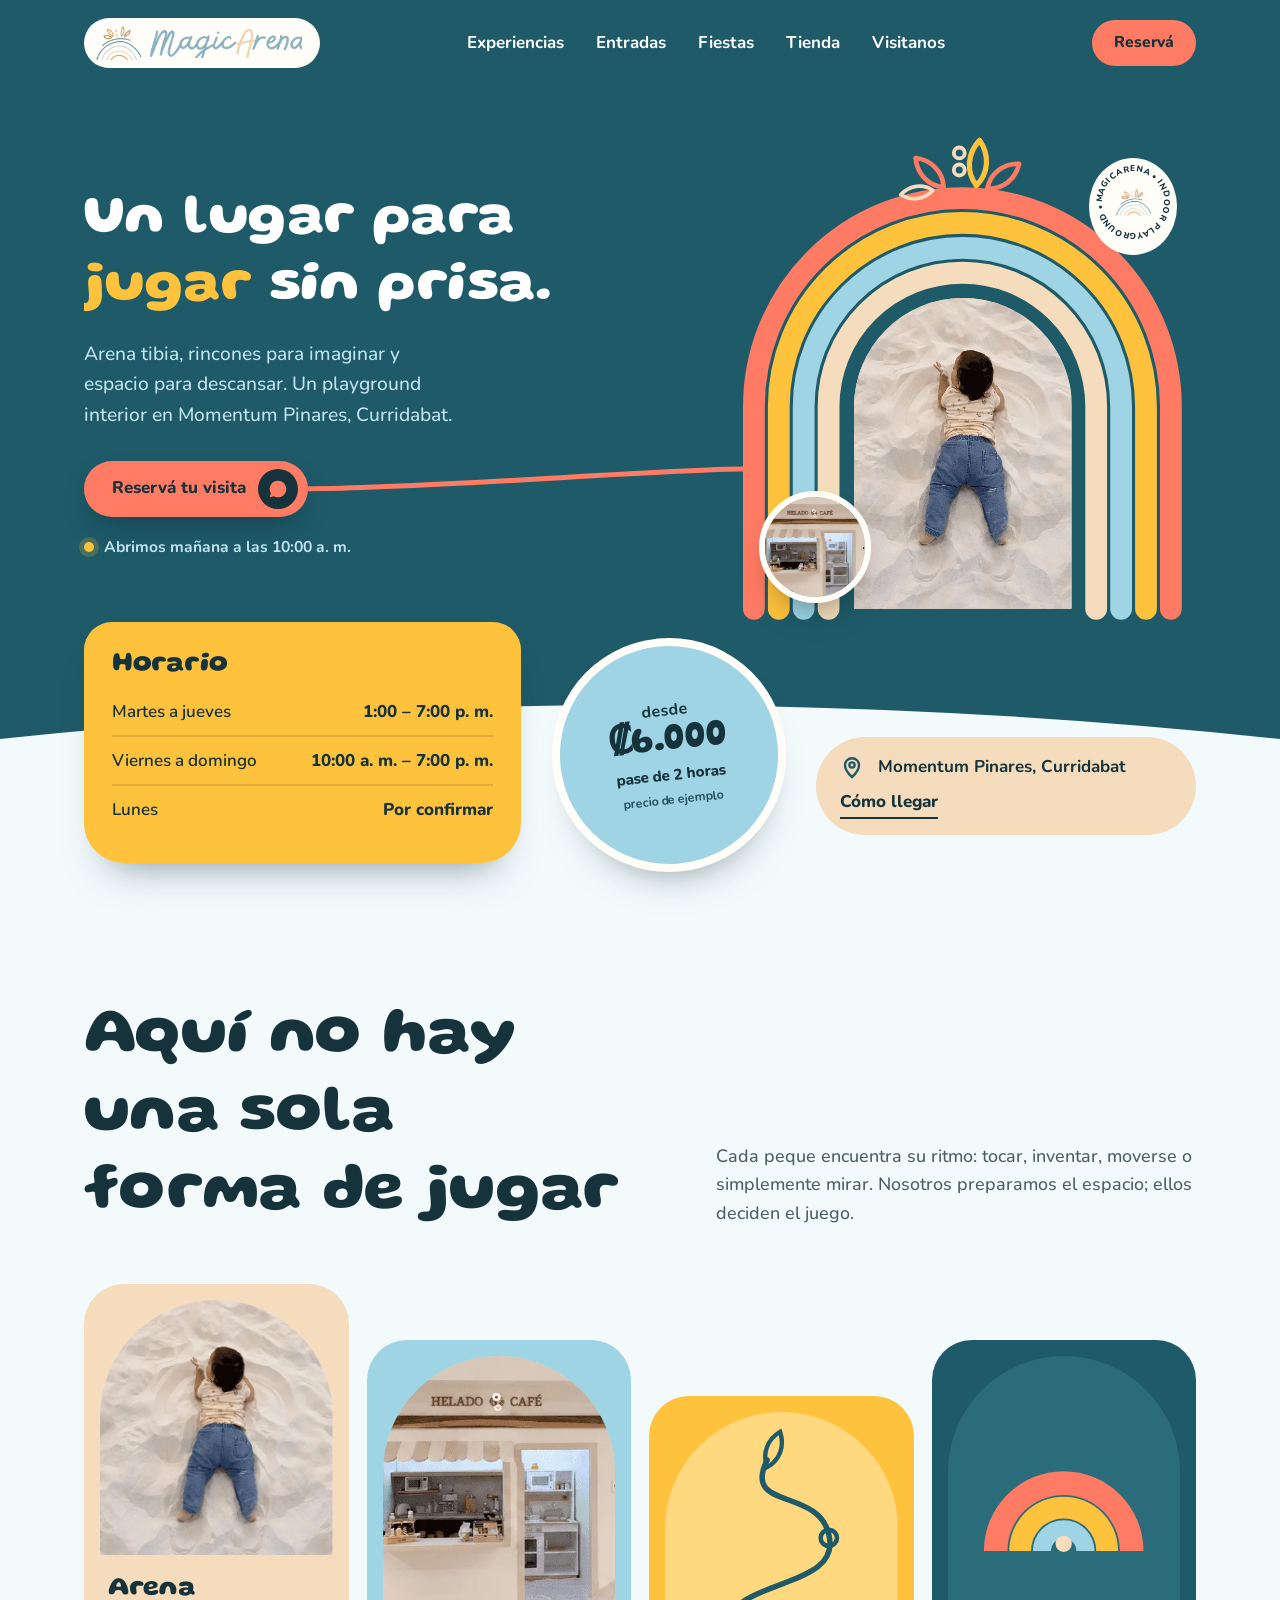
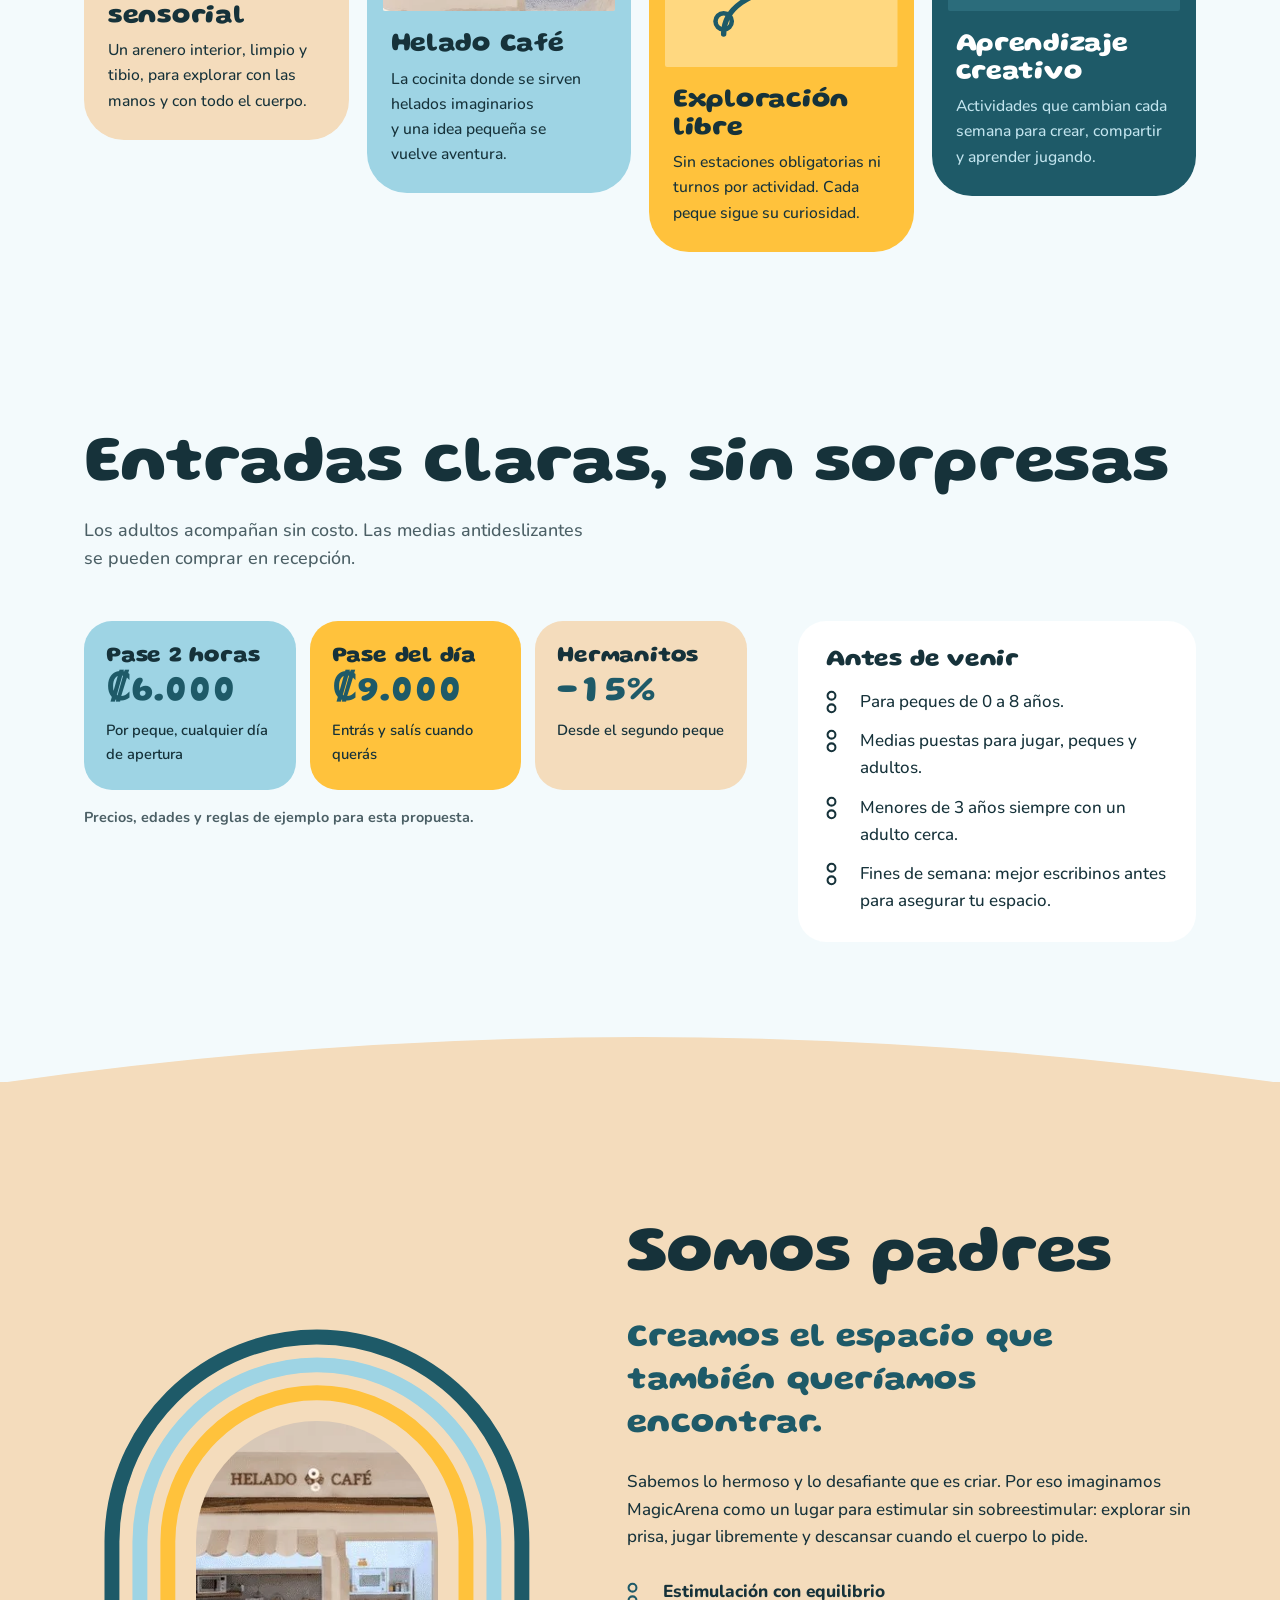
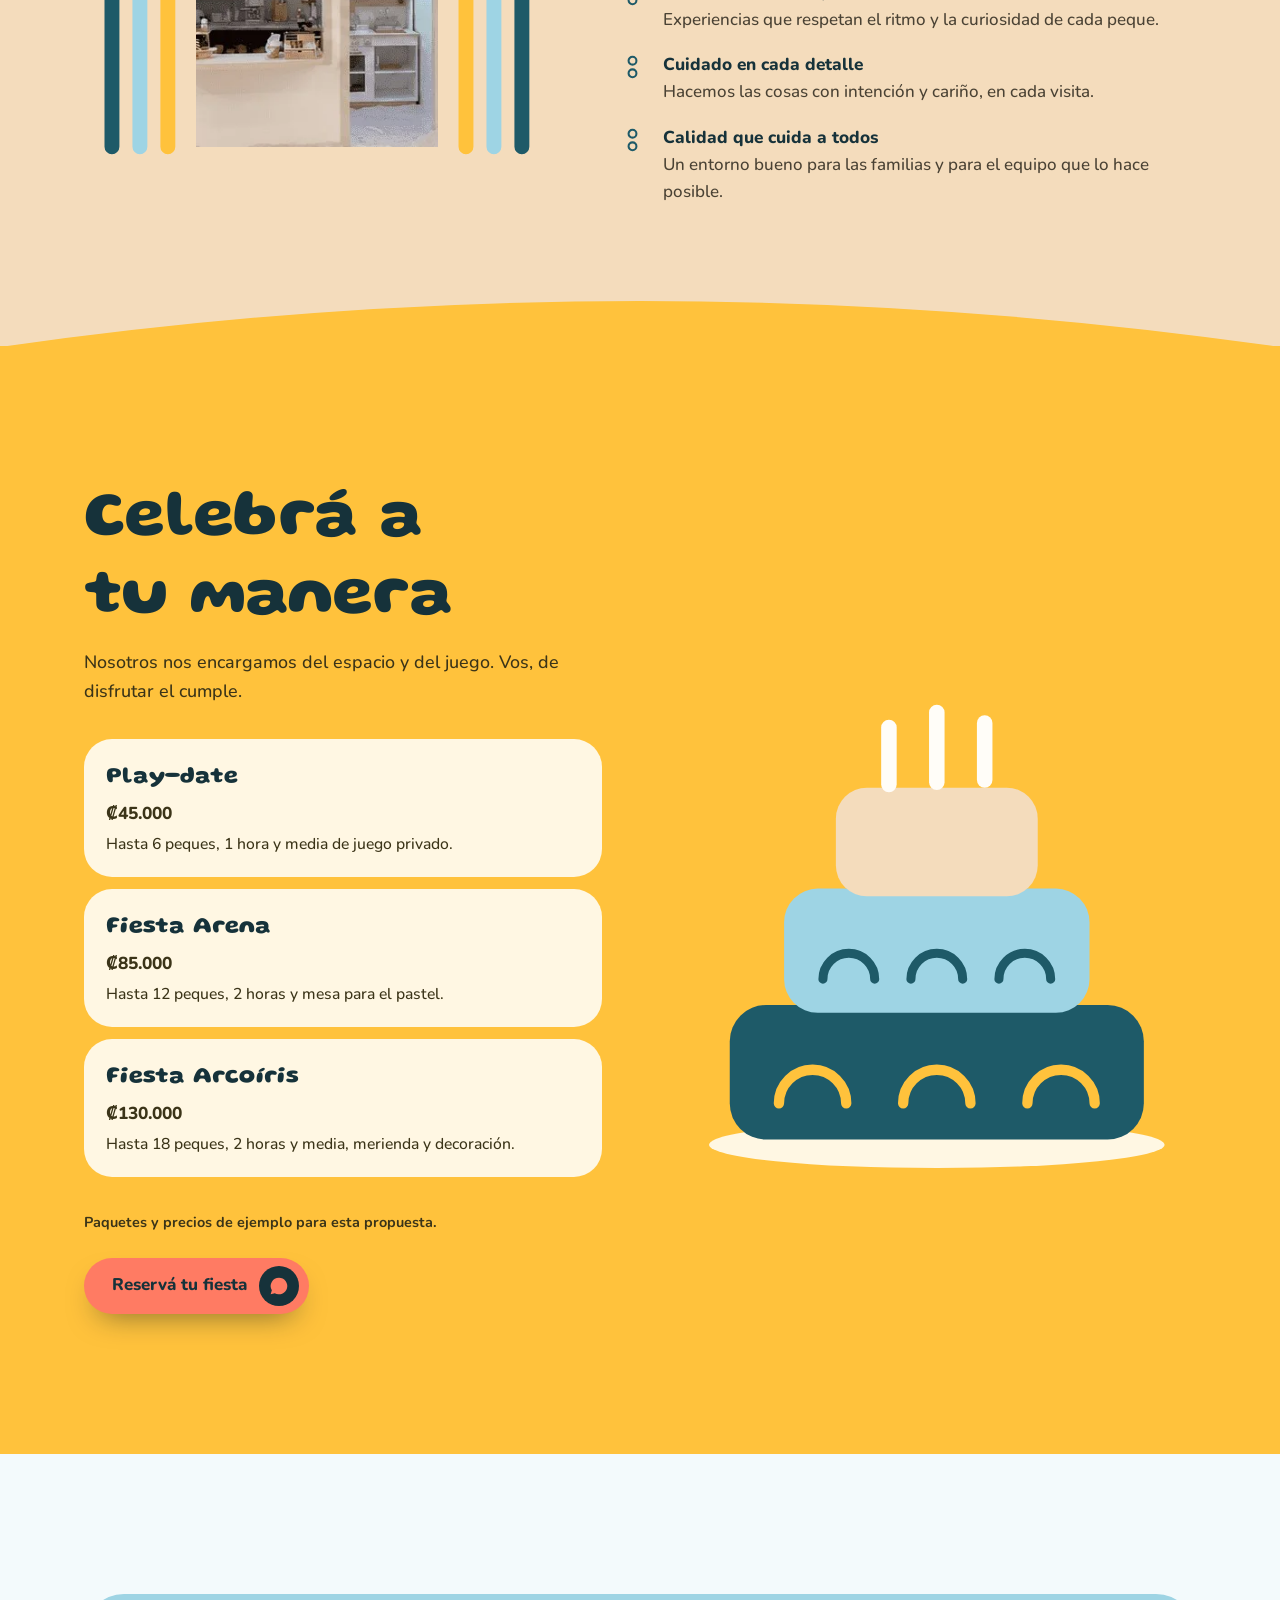
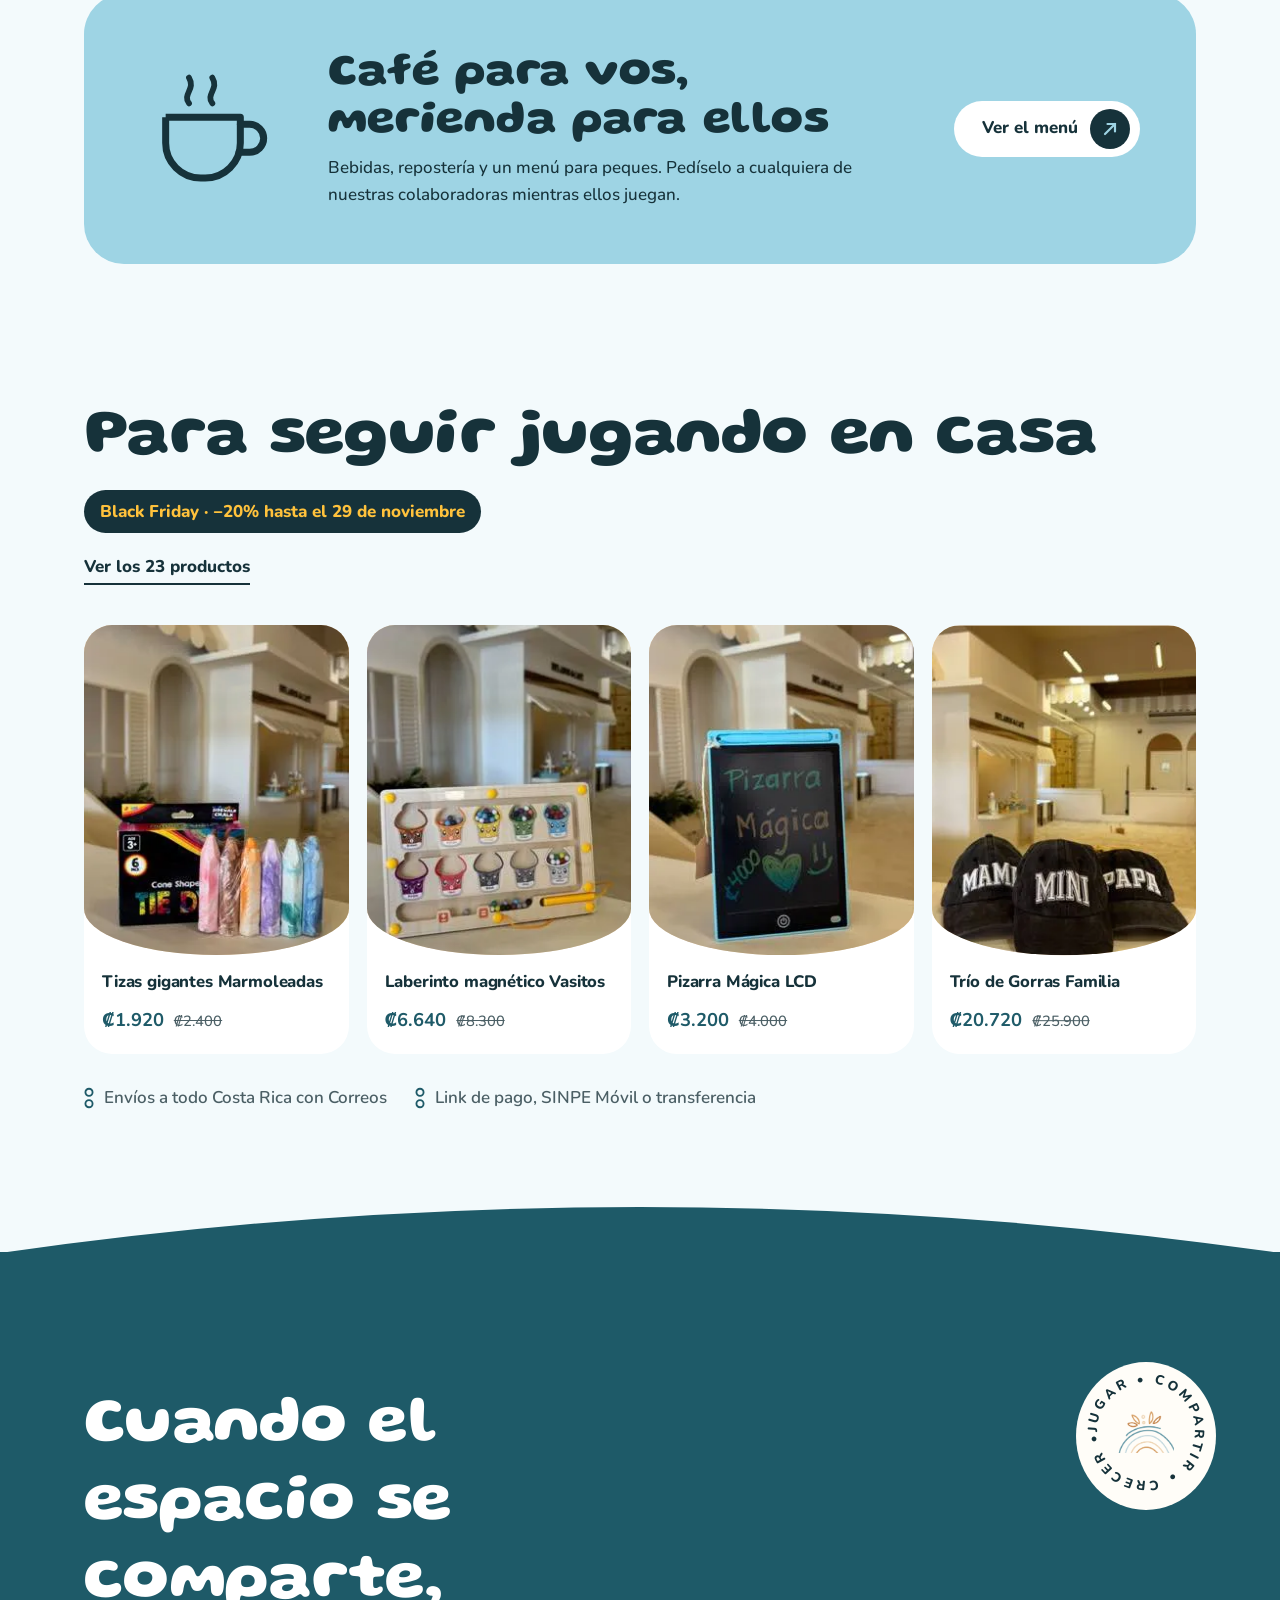
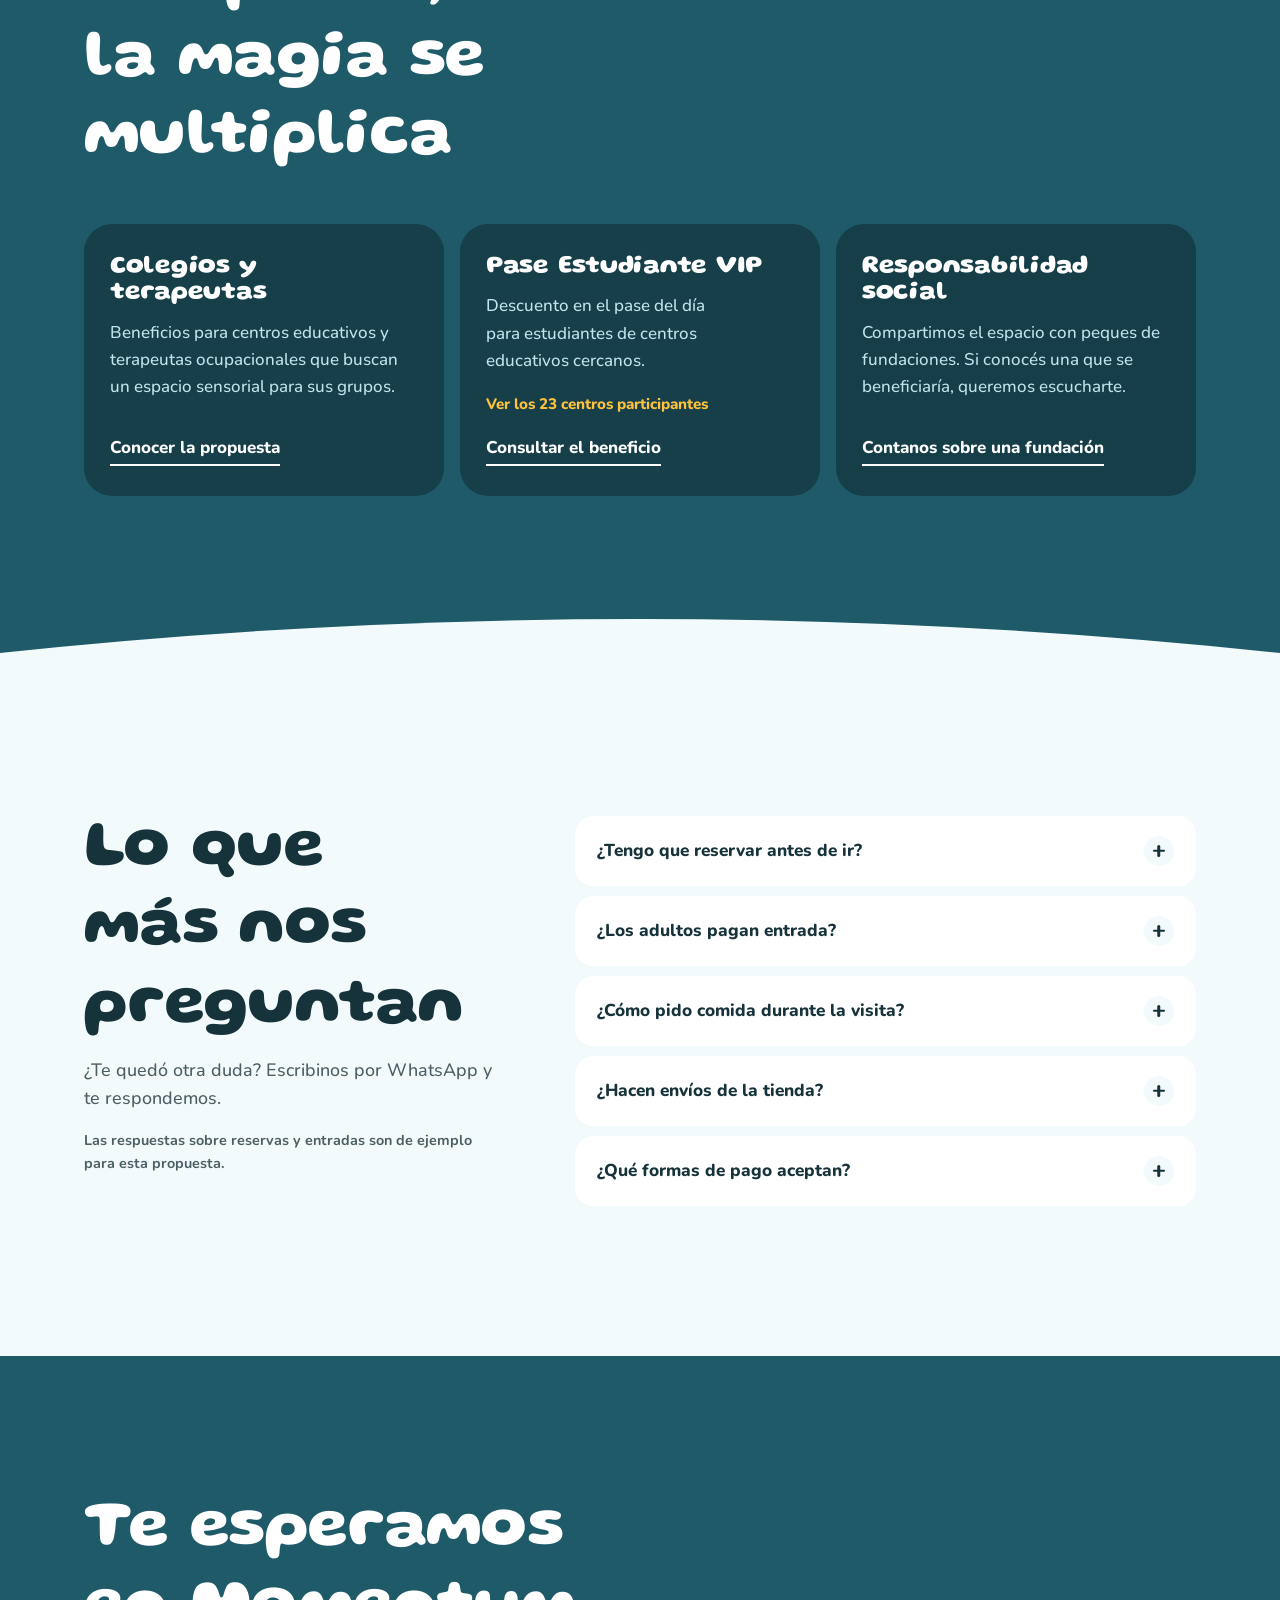
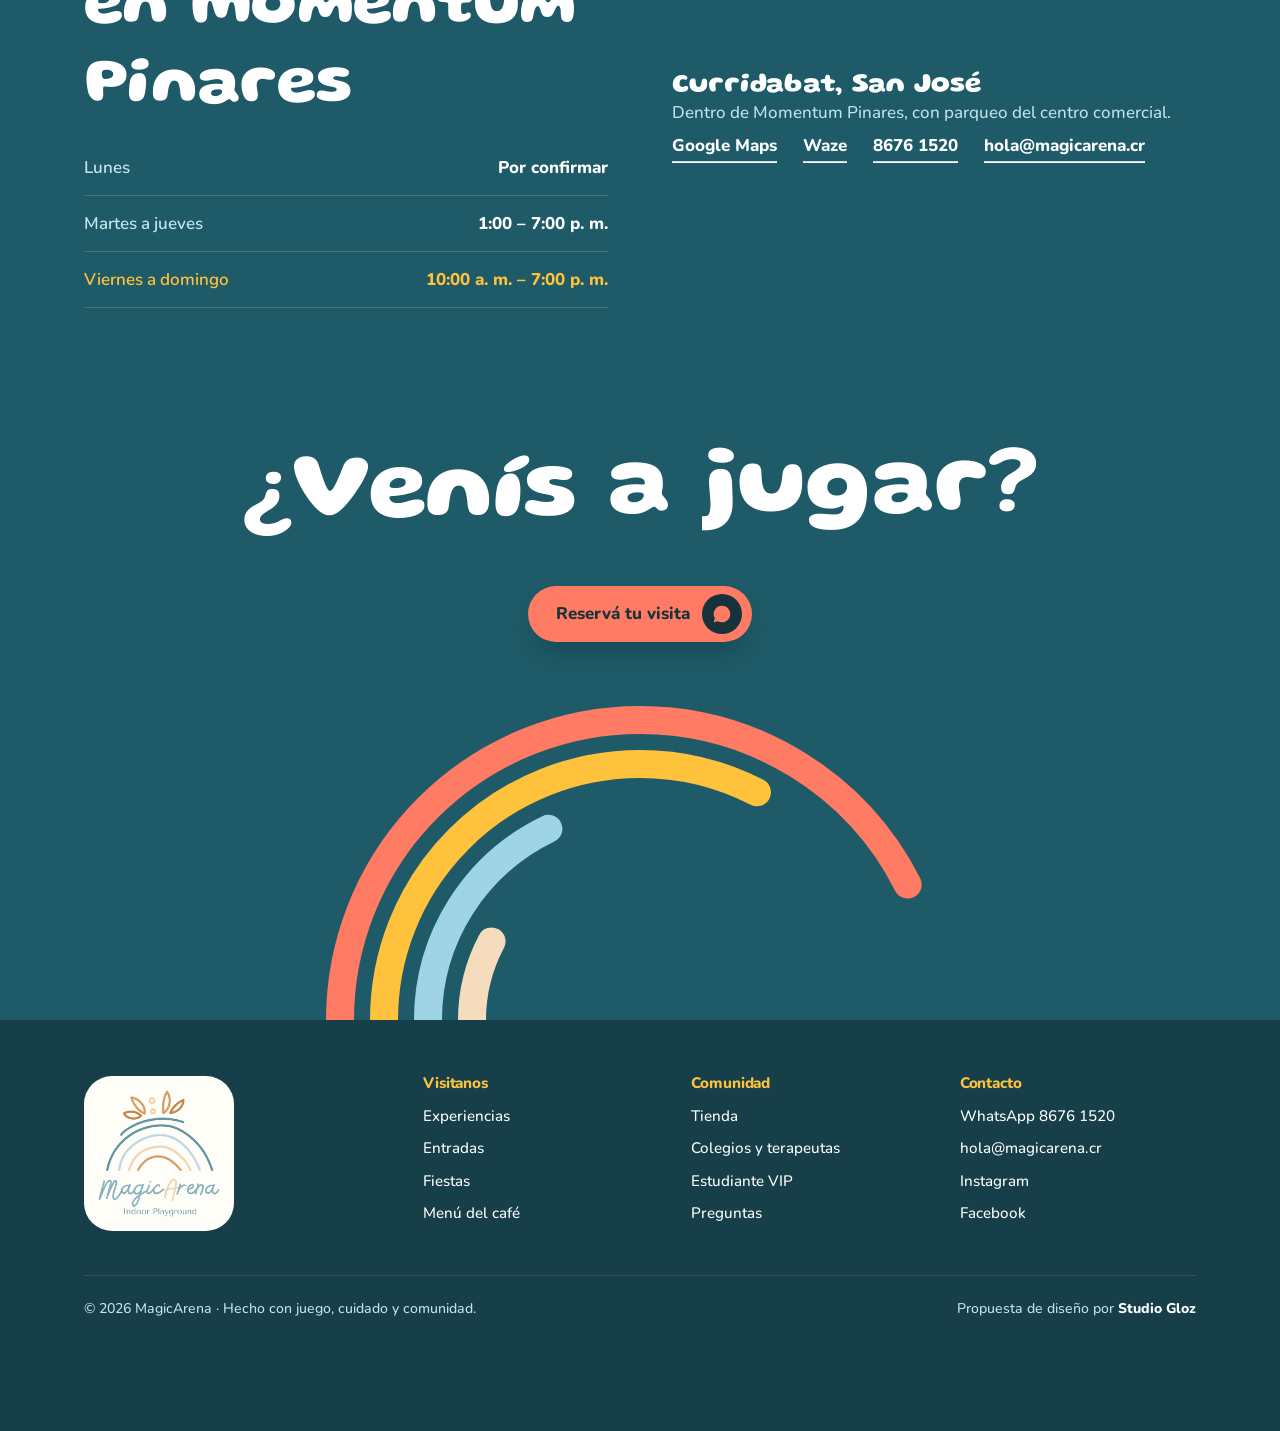
==== propuesta-v2/index.html @ 98e61cd2 "First commit" ====
<!doctype html>
<html lang="es-CR" class="no-js">
<head>
<meta charset="utf-8">
<meta name="viewport" content="width=device-width, initial-scale=1, viewport-fit=cover">
<title>MagicArena · Indoor playground en Momentum Pinares, Curridabat</title>
<meta name="description" content="Playground interior con arena sensorial, juego libre, fiestas infantiles y café para la familia en Momentum Pinares, Curridabat. Reservá tu visita por WhatsApp.">
<meta name="theme-color" content="#1E5A68">
<link rel="canonical" href="https://www.magicarena.cr/">
<meta property="og:type" content="website">
<meta property="og:title" content="MagicArena · Un lugar para jugar sin prisa">
<meta property="og:description" content="Arena sensorial, juego libre y fiestas para peques en Momentum Pinares, Curridabat.">
<meta property="og:image" content="img/og-imagen.jpg">
<meta name="twitter:card" content="summary_large_image">
<link rel="icon" href="img/logo-mark.png">
<link rel="apple-touch-icon" href="img/apple-touch-icon.png">
<link rel="preload" href="fonts/gluten-latin.woff2" as="font" type="font/woff2" crossorigin>
<link rel="preload" href="fonts/nunito-latin.woff2" as="font" type="font/woff2" crossorigin>
<link rel="stylesheet" href="css/estilos.css?v=20261124f">
<script>document.documentElement.className=document.documentElement.className.replace('no-js','js');</script>
<script type="application/ld+json">
{"@context":"https://schema.org","@type":"EntertainmentBusiness","name":"MagicArena Indoor Playground","url":"https://www.magicarena.cr/","telephone":"+506 8676 1520","email":"hola@magicarena.cr",
"address":{"@type":"PostalAddress","streetAddress":"Momentum Pinares","addressLocality":"Curridabat","addressRegion":"San José","addressCountry":"CR"},
"sameAs":["https://www.instagram.com/magicarenacr","https://www.facebook.com/profile.php?id=61588417804667"]}
</script>
</head>
<body>
<a class="skip" href="#contenido">Saltar al contenido</a>

<!-- Piezas que se repiten -->
<svg width="0" height="0" style="position:absolute" aria-hidden="true" focusable="false">
  <defs>
    <symbol id="anillos" viewBox="0 0 14 30"><circle cx="7" cy="7" r="5" fill="none" stroke="currentColor" stroke-width="2.6"/><circle cx="7" cy="23" r="5" fill="none" stroke="currentColor" stroke-width="2.6"/></symbol>
    <symbol id="wa" viewBox="0 0 24 24"><path fill="currentColor" d="M12 2a10 10 0 0 0-8.6 15.1L2 22l5-1.3A10 10 0 1 0 12 2Zm4.5 12.1c-.2-.1-1.5-.7-1.7-.8-.2-.1-.4-.1-.6.1l-.8 1c-.1.2-.3.2-.5.1a6.7 6.7 0 0 1-3.3-2.9c-.3-.4.2-.4.7-1.3.1-.2 0-.3 0-.4l-.8-1.8c-.2-.5-.4-.4-.6-.4h-.5a1 1 0 0 0-.7.3 3 3 0 0 0-.9 2.2 5.2 5.2 0 0 0 1.1 2.7 11.8 11.8 0 0 0 4.5 4c1.7.7 2.3.8 3.2.6.5-.1 1.5-.6 1.7-1.2.2-.6.2-1.1.2-1.2-.1-.1-.3-.2-.5-.3Z"/></symbol>
    <path id="hojaD" d="M0,0 C-13,-15 -13,-36 0,-52 C13,-36 13,-15 0,0Z"/>
  </defs>
</svg>

<!-- Menú del celular -->
<div class="panel" id="panel" data-lenis-prevent aria-hidden="true">
  <svg class="panel__arcos" viewBox="0 0 300 150" aria-hidden="true" focusable="false">
    <path class="banda" stroke="#FF7B63" stroke-width="18" d="M12,150 A138,138 0 0 1 288,150"/>
    <path class="banda" stroke="#FFC23C" stroke-width="18" d="M36,150 A114,114 0 0 1 264,150"/>
    <path class="banda" stroke="#9ED4E4" stroke-width="18" d="M60,150 A90,90 0 0 1 240,150"/>
    <path class="banda" stroke="#F4DCBC" stroke-width="18" d="M84,150 A66,66 0 0 1 216,150"/>
  </svg>
  <ul>
    <li><a href="#experiencias">Experiencias</a></li>
    <li><a href="#tarifas">Entradas</a></li>
    <li><a href="#fiestas">Fiestas</a></li>
    <li><a href="#tienda">Tienda</a></li>
    <li><a href="#visitanos">Visitanos</a></li>
  </ul>
  <a class="btn" href="https://wa.me/50686761520?text=Hola%20MagicArena%2C%20quiero%20reservar%20una%20visita.%20(men%C3%BA)" target="_blank" rel="noopener" style="align-self:flex-start">Reservá tu visita<span class="btn__ico" aria-hidden="true"><svg><use href="#wa"/></svg></span></a>
</div>

<main id="contenido">

<!-- ===== INICIO Portada ===== -->
<section class="portada" data-portada aria-labelledby="titulo">
  <nav class="nav" aria-label="Principal" data-in>
    <a class="nav__logo" href="#contenido" aria-label="MagicArena, inicio">
      <img class="m" src="img/logo-mark.webp" alt="" width="304" height="229">
      <img class="w" src="img/logo-word.webp" alt="MagicArena" width="429" height="84">
    </a>
    <ul class="nav__links">
      <li><a href="#experiencias">Experiencias</a></li>
      <li><a href="#tarifas">Entradas</a></li>
      <li><a href="#fiestas">Fiestas</a></li>
      <li><a href="#tienda">Tienda</a></li>
      <li><a href="#visitanos">Visitanos</a></li>
    </ul>
    <div class="nav__end">
      <a class="btn nav__cta" href="https://wa.me/50686761520?text=Hola%20MagicArena%2C%20quiero%20reservar%20una%20visita.%20(barra%20superior)" target="_blank" rel="noopener">Reservá</a>
      <button class="nav__menu" type="button" aria-label="Abrir menú" aria-expanded="false" aria-controls="panel"><span></span></button>
    </div>
  </nav>

  <svg class="camino" aria-hidden="true" focusable="false"><path/></svg>

  <div class="portada__grid">
    <div class="portada__texto">
      <h1 id="titulo">
        <span class="linea"><span class="linea__in">Un lugar para</span></span>
        <span class="linea"><span class="linea__in"><em>jugar</em> sin prisa.</span></span>
      </h1>
      <p class="portada__lede" data-in>Arena tibia, rincones para imaginar y espacio para descansar. Un playground interior en Momentum Pinares, Curridabat.</p>
      <div class="portada__acciones">
        <a class="btn" data-in data-camino-hasta href="https://wa.me/50686761520?text=Hola%20MagicArena%2C%20quiero%20reservar%20una%20visita.%20(portada)" target="_blank" rel="noopener">
          Reservá tu visita<span class="btn__ico" aria-hidden="true"><svg><use href="#wa"/></svg></span>
        </a>
        <p class="estado" data-in aria-live="polite"><i aria-hidden="true"></i><span data-estado>Martes a domingo</span></p>
      </div>
    </div>

    <div class="arte" data-arte>
      <svg class="arte__svg" viewBox="0 0 600 600" aria-hidden="true" focusable="false">
        <path class="banda" stroke="#FF7B63" d="M32,600 L32,340 A268,268 0 0 1 568,340 L568,600"/>
        <path class="banda" stroke="#FFC23C" d="M64,600 L64,340 A236,236 0 0 1 536,340 L536,600"/>
        <path class="banda" stroke="#9ED4E4" d="M96,600 L96,340 A204,204 0 0 1 504,340 L504,600"/>
        <path class="banda" stroke="#F4DCBC" d="M128,600 L128,340 A172,172 0 0 1 472,340 L472,600"/>
        <g class="hojas">
          <g transform="translate(262 62) rotate(-98) scale(.8)"><use class="hoja" href="#hojaD" stroke="#F4DCBC"/></g>
          <g transform="translate(276 58) rotate(-44)"><use class="hoja" href="#hojaD" stroke="#FF7B63"/></g>
          <g transform="translate(318 56) rotate(4) scale(1.12)"><use class="hoja" href="#hojaD" stroke="#FFC23C"/></g>
          <g transform="translate(332 60) rotate(52)"><use class="hoja" href="#hojaD" stroke="#FF7B63"/></g>
        </g>
        <g class="anillos">
          <circle class="anillo" stroke="#F4DCBC" cx="296" cy="14" r="7"/>
          <circle class="anillo" stroke="#F4DCBC" cx="296" cy="36" r="7"/>
        </g>
      </svg>
      <div class="arte__foto" data-foto>
        <img src="img/arenero.webp" alt="Una bebé juega boca abajo en el arenero blanco de MagicArena" width="500" height="600" fetchpriority="high">
      </div>
      <div class="arte__insert" data-insert>
        <img src="img/helado-cafe.webp" alt="La cocinita de juego Helado Café" width="340" height="360">
      </div>
      <div class="sello" data-sello aria-hidden="true">
        <svg viewBox="0 0 120 120">
          <defs><path id="circ" d="M60,60 m-42,0 a42,42 0 1,1 84,0 a42,42 0 1,1 -84,0"/></defs>
          <text font-family="Nunito, sans-serif" font-weight="800" font-size="11.5" letter-spacing="1.6" fill="#16323A"><textPath href="#circ" textLength="262" lengthAdjust="spacing">MAGICARENA • INDOOR PLAYGROUND • </textPath></text>
          <image href="img/logo-mark.webp" x="36" y="42" width="48" height="36"/>
        </svg>
      </div>
      <span class="mk mk--lado" data-desde-lado></span>
      <span class="mk mk--arriba" data-desde-arriba></span>
    </div>
  </div>
  <svg class="borde-pie" viewBox="0 0 1440 64" preserveAspectRatio="none" aria-hidden="true"><path d="M0,64 L0,40 Q720,-28 1440,40 L1440,64 Z" fill="#F3FAFC"/></svg>
</section>
<!-- ===== FIN Portada ===== -->

<!-- ===== INICIO Vistazo ===== -->
<section class="vistazo" aria-label="Tu visita en un vistazo">
  <div class="wrap vistazo__grid">
    <article class="horas" data-vista>
      <h2>Horario</h2>
      <dl>
        <div><dt>Martes a jueves</dt><dd>1:00 – 7:00 p.&nbsp;m.</dd></div>
        <div><dt>Viernes a domingo</dt><dd>10:00 a.&nbsp;m. – 7:00 p.&nbsp;m.</dd></div>
        <div><dt>Lunes</dt><dd>Por confirmar</dd></div>
      </dl>
    </article>
    <a class="pegatina" href="#tarifas" data-vista>
      <span class="pegatina__dato">desde<b>₡6.000</b></span>
      <span class="pegatina__txt">pase de 2 horas</span>
      <small>precio de ejemplo</small>
    </a>
    <p class="ubica" data-vista>
      <svg viewBox="0 0 24 24" aria-hidden="true"><path d="M12 22s7-6.3 7-11.8A7 7 0 0 0 5 10.2C5 15.7 12 22 12 22Z" fill="none" stroke="currentColor" stroke-width="2.4"/><circle cx="12" cy="10" r="2.6" fill="none" stroke="currentColor" stroke-width="2.4"/></svg>
      <span>Momentum Pinares, Curridabat</span>
      <a class="enlace" href="https://www.google.com/maps/search/?api=1&amp;query=Momentum+Pinares+Costa+Rica" target="_blank" rel="noopener">Cómo llegar</a>
    </p>
  </div>
</section>
<!-- ===== FIN Vistazo ===== -->

<!-- ===== INICIO Experiencias ===== -->
<section class="experiencias" id="experiencias" aria-labelledby="t-exp">
  <div class="wrap">
    <div class="exp__head">
      <h2 class="h2" id="t-exp" data-split>Aquí no hay una sola forma de jugar</h2>
      <p class="intro" data-reveal>Cada peque encuentra su ritmo: tocar, inventar, moverse o simplemente mirar. Nosotros preparamos el espacio; ellos deciden el juego.</p>
    </div>
    <div class="exp__grid">
      <article class="exp exp--sand" data-rise>
        <div class="exp__ventana" data-ventana><img src="img/arenero.webp" alt="Arenero blanco de juego sensorial" width="500" height="600" loading="lazy"></div>
        <h3>Arena sensorial</h3>
        <p>Un arenero interior, limpio y tibio, para explorar con las manos y con todo el cuerpo.</p>
      </article>
      <article class="exp exp--sky" data-rise>
        <div class="exp__ventana" data-ventana><img src="img/helado-cafe.webp" alt="Cocinita de juego Helado Café" width="340" height="360" loading="lazy"></div>
        <h3>Helado Café</h3>
        <p>La cocinita donde se sirven helados imaginarios y una idea pequeña se vuelve aventura.</p>
      </article>
      <article class="exp exp--sun" data-rise>
        <div class="exp__ventana" data-ventana>
          <svg viewBox="0 0 200 220" aria-hidden="true" focusable="false" data-draw>
            <path d="M36,214 C36,150 168,168 152,104 C140,52 56,78 84,22" fill="none" stroke="#1E5A68" stroke-width="6" stroke-linecap="round"/>
            <circle cx="36" cy="200" r="9" fill="none" stroke="#1E5A68" stroke-width="5"/>
            <circle cx="152" cy="108" r="9" fill="none" stroke="#1E5A68" stroke-width="5"/>
            <g transform="translate(84 30) rotate(20) scale(.8)"><use href="#hojaD" fill="none" stroke="#1E5A68" stroke-width="6"/></g>
          </svg>
        </div>
        <h3>Exploración libre</h3>
        <p>Sin estaciones obligatorias ni turnos por actividad. Cada peque sigue su curiosidad.</p>
      </article>
      <article class="exp exp--teal" data-rise>
        <div class="exp__ventana" data-ventana style="background:#2B6C7B">
          <svg viewBox="0 0 200 170" aria-hidden="true" focusable="false" data-pila>
            <path d="M12,160 A88,88 0 0 1 188,160 L162,160 A62,62 0 0 0 38,160 Z" fill="#FF7B63"/>
            <path d="M40,160 A60,60 0 0 1 160,160 L136,160 A36,36 0 0 0 64,160 Z" fill="#FFC23C"/>
            <path d="M66,160 A34,34 0 0 1 134,160 L114,160 A14,14 0 0 0 86,160 Z" fill="#9ED4E4"/>
            <circle cx="100" cy="152" r="9" fill="#F4DCBC"/>
          </svg>
        </div>
        <h3>Aprendizaje creativo</h3>
        <p>Actividades que cambian cada semana para crear, compartir y aprender jugando.</p>
      </article>
    </div>
  </div>
</section>
<!-- ===== FIN Experiencias ===== -->

<!-- ===== INICIO Tarifas ===== -->
<section class="tarifas" id="tarifas" aria-labelledby="t-tar">
  <div class="wrap">
    <h2 class="h2" id="t-tar" data-split>Entradas claras, sin sorpresas</h2>
    <p class="intro" data-reveal>Los adultos acompañan sin costo. Las medias antideslizantes se pueden comprar en recepción.</p>
    <div class="tarifas__grid">
      <div>
        <div class="pases">
          <article class="pase" style="--c:var(--sky)" data-reveal><h3>Pase 2 horas</h3><p class="precio">₡6.000</p><small>Por peque, cualquier día de apertura</small></article>
          <article class="pase" style="--c:var(--sun)" data-reveal><h3>Pase del día</h3><p class="precio">₡9.000</p><small>Entrás y salís cuando querás</small></article>
          <article class="pase" style="--c:var(--sand)" data-reveal><h3>Hermanitos</h3><p class="precio">−15%</p><small>Desde el segundo peque</small></article>
        </div>
        <p class="nota-ejemplo">Precios, edades y reglas de ejemplo para esta propuesta.</p>
      </div>
      <div class="reglas" data-reveal>
        <h3>Antes de venir</h3>
        <ul>
          <li><svg aria-hidden="true"><use href="#anillos"/></svg><span>Para peques de 0 a 8 años.</span></li>
          <li><svg aria-hidden="true"><use href="#anillos"/></svg><span>Medias puestas para jugar, peques y adultos.</span></li>
          <li><svg aria-hidden="true"><use href="#anillos"/></svg><span>Menores de 3 años siempre con un adulto cerca.</span></li>
          <li><svg aria-hidden="true"><use href="#anillos"/></svg><span>Fines de semana: mejor escribinos antes para asegurar tu espacio.</span></li>
        </ul>
      </div>
    </div>
  </div>
</section>
<!-- ===== FIN Tarifas ===== -->

<!-- ===== INICIO Nosotros ===== -->
<section class="nosotros" id="nosotros" aria-labelledby="t-nos">
  <svg class="borde" viewBox="0 0 1440 64" preserveAspectRatio="none" aria-hidden="true"><path d="M0,64 Q720,-28 1440,64 Z" fill="#F4DCBC"/></svg>
  <div class="wrap nosotros__grid">
    <div class="nosotros__arte">
      <svg viewBox="0 0 500 500" aria-hidden="true" focusable="false" data-draw>
        <path d="M30,500 L30,280 A220,220 0 0 1 470,280 L470,500" fill="none" stroke="#1E5A68" stroke-width="16" stroke-linecap="round"/>
        <path d="M60,500 L60,280 A190,190 0 0 1 440,280 L440,500" fill="none" stroke="#9ED4E4" stroke-width="16" stroke-linecap="round"/>
        <path d="M90,500 L90,280 A160,160 0 0 1 410,280 L410,500" fill="none" stroke="#FFC23C" stroke-width="16" stroke-linecap="round"/>
      </svg>
      <div class="nosotros__foto" data-ventana><img src="img/helado-cafe.webp" alt="Rincón de juego Helado Café dentro de MagicArena" width="340" height="360" loading="lazy"></div>
    </div>
    <div>
      <h2 class="h2" id="t-nos" data-split>Somos padres</h2>
      <p class="cita" data-reveal>Creamos el espacio que también queríamos encontrar.</p>
      <p data-reveal>Sabemos lo hermoso y lo desafiante que es criar. Por eso imaginamos MagicArena como un lugar para estimular sin sobreestimular: explorar sin prisa, jugar libremente y descansar cuando el cuerpo lo pide.</p>
      <ul class="valores">
        <li data-reveal><svg aria-hidden="true" style="color:#1E5A68"><use href="#anillos"/></svg><div><b>Estimulación con equilibrio</b><span>Experiencias que respetan el ritmo y la curiosidad de cada peque.</span></div></li>
        <li data-reveal><svg aria-hidden="true" style="color:#1E5A68"><use href="#anillos"/></svg><div><b>Cuidado en cada detalle</b><span>Hacemos las cosas con intención y cariño, en cada visita.</span></div></li>
        <li data-reveal><svg aria-hidden="true" style="color:#1E5A68"><use href="#anillos"/></svg><div><b>Calidad que cuida a todos</b><span>Un entorno bueno para las familias y para el equipo que lo hace posible.</span></div></li>
      </ul>
    </div>
  </div>
</section>
<!-- ===== FIN Nosotros ===== -->

<!-- ===== INICIO Fiestas ===== -->
<section class="fiestas" id="fiestas" aria-labelledby="t-fie">
  <svg class="borde" viewBox="0 0 1440 64" preserveAspectRatio="none" aria-hidden="true"><path d="M0,64 Q720,-28 1440,64 Z" fill="#FFC23C"/></svg>
  <div class="wrap fiestas__grid">
    <div>
      <h2 class="h2" id="t-fie" data-split>Celebrá a tu manera</h2>
      <p class="intro" data-reveal>Nosotros nos encargamos del espacio y del juego. Vos, de disfrutar el cumple.</p>
      <ul class="paquetes">
        <li class="paquete" data-reveal><b>Play-date</b><span class="precio">₡45.000</span><span>Hasta 6 peques, 1 hora y media de juego privado.</span></li>
        <li class="paquete" data-reveal><b>Fiesta Arena</b><span class="precio">₡85.000</span><span>Hasta 12 peques, 2 horas y mesa para el pastel.</span></li>
        <li class="paquete" data-reveal><b>Fiesta Arcoíris</b><span class="precio">₡130.000</span><span>Hasta 18 peques, 2 horas y media, merienda y decoración.</span></li>
      </ul>
      <p class="nota-ejemplo">Paquetes y precios de ejemplo para esta propuesta.</p>
      <a class="btn" href="https://wa.me/50686761520?text=Hola%20MagicArena%2C%20quiero%20reservar%20una%20fiesta.%20(fiestas)" target="_blank" rel="noopener">Reservá tu fiesta<span class="btn__ico" aria-hidden="true"><svg><use href="#wa"/></svg></span></a>
    </div>
    <svg class="pastel" viewBox="0 0 400 430" role="img" aria-label="Ilustración de un pastel de tres pisos con velas" data-pastel>
      <ellipse cx="200" cy="404" rx="176" ry="18" fill="#FFF7E3" data-piso/>
      <rect x="40" y="296" width="320" height="104" rx="28" fill="#1E5A68" data-piso/>
      <path d="M78,372 a26,26 0 0 1 52,0 M174,372 a26,26 0 0 1 52,0 M270,372 a26,26 0 0 1 52,0" fill="none" stroke="#FFC23C" stroke-width="8" stroke-linecap="round" data-piso/>
      <rect x="82" y="206" width="236" height="96" rx="26" fill="#9ED4E4" data-piso/>
      <path d="M112,276 a20,20 0 0 1 40,0 M180,276 a20,20 0 0 1 40,0 M248,276 a20,20 0 0 1 40,0" fill="none" stroke="#1E5A68" stroke-width="7" stroke-linecap="round" data-piso/>
      <rect x="122" y="128" width="156" height="84" rx="24" fill="#F4DCBC" data-piso/>
      <g data-vela><rect x="157" y="76" width="12" height="56" rx="6" fill="#FFFDF8"/><g transform="translate(163 72)"><use href="#hojaD" fill="#FF7B63" stroke="#FF7B63" stroke-width="2" class="llama" transform="scale(.6)"/></g></g>
      <g data-vela><rect x="194" y="66" width="12" height="66" rx="6" fill="#FFFDF8"/><g transform="translate(200 62)"><use href="#hojaD" fill="#FF7B63" stroke="#FF7B63" stroke-width="2" class="llama" transform="scale(.6)"/></g></g>
      <g data-vela><rect x="231" y="76" width="12" height="56" rx="6" fill="#FFFDF8"/><g transform="translate(237 72)"><use href="#hojaD" fill="#FF7B63" stroke="#FF7B63" stroke-width="2" class="llama" transform="scale(.6)"/></g></g>
      <g fill="none" stroke="#1E5A68" stroke-width="5" data-burbuja><circle cx="60" cy="140" r="12"/><circle cx="60" cy="172" r="12"/></g>
      <g fill="none" stroke="#1E5A68" stroke-width="5" data-burbuja><circle cx="348" cy="96" r="10"/><circle cx="348" cy="122" r="10"/></g>
    </svg>
  </div>
</section>
<!-- ===== FIN Fiestas ===== -->

<!-- ===== INICIO Café ===== -->
<section class="cafe" id="cafe" aria-labelledby="t-cafe">
  <div class="wrap">
    <div class="cafe__caja" data-reveal>
      <svg class="cafe__taza" viewBox="0 0 120 120" aria-hidden="true" focusable="false" data-draw>
        <path d="M22,50 h64 v22 a30,30 0 0 1 -30,30 h-4 a30,30 0 0 1 -30,-30 Z" fill="none" stroke="currentColor" stroke-width="6" stroke-linejoin="round"/>
        <path d="M86,56 h8 a12,12 0 0 1 0,24 h-9" fill="none" stroke="currentColor" stroke-width="6" stroke-linecap="round"/>
        <path d="M42,38 c-6,-8 6,-12 0,-22 M62,38 c-6,-8 6,-12 0,-22" fill="none" stroke="currentColor" stroke-width="5" stroke-linecap="round"/>
      </svg>
      <div>
        <h2 id="t-cafe">Café para vos, merienda para ellos</h2>
        <p>Bebidas, repostería y un menú para peques. Pedíselo a cualquiera de nuestras colaboradoras mientras ellos juegan.</p>
      </div>
      <a class="btn" href="https://www.magicarena.cr/menu">Ver el menú<span class="btn__ico" aria-hidden="true"><svg viewBox="0 0 24 24" fill="none" stroke="currentColor" stroke-width="2.6" stroke-linecap="round"><path d="M6 18 18 6M9 6h9v9"/></svg></span></a>
    </div>
  </div>
</section>
<!-- ===== FIN Café ===== -->

<!-- ===== INICIO Tienda ===== -->
<section class="tienda" id="tienda" aria-labelledby="t-tie">
  <div class="wrap">
    <div class="tienda__head">
      <div>
        <h2 class="h2" id="t-tie" data-split>Para seguir jugando en casa</h2>
        <p class="oferta" data-reveal>Black Friday · −20% hasta el 29 de noviembre</p>
      </div>
      <a class="enlace" href="https://wa.me/50686761520?text=Hola%20MagicArena%2C%20quiero%20ver%20el%20cat%C3%A1logo%20completo.%20(tienda)" target="_blank" rel="noopener" data-reveal>Ver los 23 productos</a>
    </div>
    <div class="productos">
      <a class="producto" data-reveal href="https://wa.me/50686761520?text=Hola%20MagicArena%2C%20quiero%20comprar%20Tizas%20gigantes%20Marmoleadas.%20(tienda)" target="_blank" rel="noopener"><div class="producto__img"><img src="img/producto-03.webp" alt="Paquete de seis tizas gigantes marmoleadas" width="270" height="480" loading="lazy"></div><div class="producto__txt"><h3>Tizas gigantes Marmoleadas</h3><p class="precio-p"><b>₡1.920</b><s>₡2.400</s></p></div></a>
      <a class="producto" data-reveal href="https://wa.me/50686761520?text=Hola%20MagicArena%2C%20quiero%20comprar%20Laberinto%20magn%C3%A9tico%20Vasitos.%20(tienda)" target="_blank" rel="noopener"><div class="producto__img"><img src="img/producto-06.webp" alt="Laberinto magnético de madera con vasitos de colores" width="270" height="480" loading="lazy"></div><div class="producto__txt"><h3>Laberinto magnético Vasitos</h3><p class="precio-p"><b>₡6.640</b><s>₡8.300</s></p></div></a>
      <a class="producto" data-reveal href="https://wa.me/50686761520?text=Hola%20MagicArena%2C%20quiero%20comprar%20Pizarra%20M%C3%A1gica%20LCD.%20(tienda)" target="_blank" rel="noopener"><div class="producto__img"><img src="img/producto-09.webp" alt="Pizarra mágica LCD azul con lápiz" width="270" height="480" loading="lazy"></div><div class="producto__txt"><h3>Pizarra Mágica LCD</h3><p class="precio-p"><b>₡3.200</b><s>₡4.000</s></p></div></a>
      <a class="producto" data-reveal href="https://wa.me/50686761520?text=Hola%20MagicArena%2C%20quiero%20comprar%20Tr%C3%ADo%20de%20Gorras%20Familia.%20(tienda)" target="_blank" rel="noopener"><div class="producto__img"><img src="img/producto-17.webp" alt="Tres gorras negras bordadas: Mamá, Mini y Papá" width="270" height="480" loading="lazy"></div><div class="producto__txt"><h3>Trío de Gorras Familia</h3><p class="precio-p"><b>₡20.720</b><s>₡25.900</s></p></div></a>
    </div>
    <div class="tienda__pie">
      <span><svg aria-hidden="true" style="color:var(--teal)"><use href="#anillos"/></svg>Envíos a todo Costa Rica con Correos</span>
      <span><svg aria-hidden="true" style="color:var(--teal)"><use href="#anillos"/></svg>Link de pago, SINPE Móvil o transferencia</span>
    </div>
  </div>
</section>
<!-- ===== FIN Tienda ===== -->

<!-- ===== INICIO Comunidad ===== -->
<section class="comunidad" id="comunidad" aria-labelledby="t-com">
  <svg class="borde" viewBox="0 0 1440 64" preserveAspectRatio="none" aria-hidden="true"><path d="M0,64 Q720,-28 1440,64 Z" fill="#1E5A68"/></svg>
  <div class="comunidad__sello" aria-hidden="true">
    <svg viewBox="0 0 120 120">
      <defs><path id="circ3" d="M60,60 m-42,0 a42,42 0 1,1 84,0 a42,42 0 1,1 -84,0"/></defs>
      <text font-family="Nunito, sans-serif" font-weight="800" font-size="11.5" letter-spacing="1.6" fill="#16323A"><textPath href="#circ3" textLength="262" lengthAdjust="spacing">JUGAR • COMPARTIR • CRECER • </textPath></text>
      <image href="img/logo-mark.webp" x="36" y="42" width="48" height="36"/>
    </svg>
  </div>
  <div class="wrap">
    <h2 class="h2" id="t-com" data-split>Cuando el espacio se comparte, la magia se multiplica</h2>
    <div class="comunidad__grid">
      <article class="com" data-reveal>
        <h3>Colegios y terapeutas</h3>
        <p>Beneficios para centros educativos y terapeutas ocupacionales que buscan un espacio sensorial para sus grupos.</p>
        <a class="enlace" href="https://wa.me/50686761520?text=Hola%20MagicArena%2C%20represento%20un%20centro%20educativo%20o%20soy%20terapeuta.%20(comunidad)" target="_blank" rel="noopener">Conocer la propuesta</a>
      </article>
      <article class="com" data-reveal>
        <h3>Pase Estudiante VIP</h3>
        <p>Descuento en el pase del día para estudiantes de centros educativos cercanos.</p>
        <details>
          <summary>Ver los 23 centros participantes</summary>
          <ul>
            <li>Kid’s World Montessori Pinares</li><li>New World Montessori Pinares</li><li>Montessori Land</li><li>Montessori Learning Center</li><li>Escuela Josefita Jurado de Alvarado</li><li>Yorkín School</li><li>Iribó School</li><li>Olmos Preschool Ayarco</li><li>María Amelia Montealegre</li><li>Villas de Ayarco</li><li>Whitman Pinares</li><li>Internacional Canadiense</li><li>Kåråmbu</li><li>SEK Internacional</li><li>Cipreses</li><li>Saint Peter’s</li><li>Saint Clare</li><li>La Lía</li><li>Marian Baker</li><li>Saint Gregory</li><li>Anglo American</li><li>Victoria</li><li>Crol Swimming</li>
          </ul>
        </details>
        <a class="enlace" href="https://wa.me/50686761520?text=Hola%20MagicArena%2C%20quiero%20consultar%20el%20pase%20Estudiante%20VIP.%20(comunidad)" target="_blank" rel="noopener">Consultar el beneficio</a>
      </article>
      <article class="com" data-reveal>
        <h3>Responsabilidad social</h3>
        <p>Compartimos el espacio con peques de fundaciones. Si conocés una que se beneficiaría, queremos escucharte.</p>
        <a class="enlace" href="mailto:hola@magicarena.cr?subject=Programa%20de%20responsabilidad%20social">Contanos sobre una fundación</a>
      </article>
    </div>
  </div>
  <svg class="borde-pie" viewBox="0 0 1440 64" preserveAspectRatio="none" aria-hidden="true"><path d="M0,64 L0,40 Q720,-28 1440,40 L1440,64 Z" fill="#F3FAFC"/></svg>
</section>
<!-- ===== FIN Comunidad ===== -->

<!-- ===== INICIO Preguntas ===== -->
<section class="preguntas" id="preguntas" aria-labelledby="t-pre">
  <div class="wrap preguntas__grid">
    <div>
      <h2 class="h2" id="t-pre" data-split>Lo que más nos preguntan</h2>
      <p class="intro" data-reveal>¿Te quedó otra duda? Escribinos por WhatsApp y te respondemos.</p>
      <p class="nota-ejemplo" data-reveal>Las respuestas sobre reservas y entradas son de ejemplo para esta propuesta.</p>
    </div>
    <div class="faq">
      <details><summary>¿Tengo que reservar antes de ir?<i aria-hidden="true"></i></summary><p>Entre semana podés llegar directo. Los fines de semana se llena: escribinos antes y te guardamos espacio.</p></details>
      <details><summary>¿Los adultos pagan entrada?<i aria-hidden="true"></i></summary><p>No. Los adultos acompañan sin costo y pueden disfrutar del café mientras los peques juegan.</p></details>
      <details><summary>¿Cómo pido comida durante la visita?<i aria-hidden="true"></i></summary><p>Revisá el menú y pedíselo a cualquiera de nuestras colaboradoras. Confirmamos disponibilidad y lo preparamos.</p></details>
      <details><summary>¿Hacen envíos de la tienda?<i aria-hidden="true"></i></summary><p>Sí, a todo Costa Rica con Correos de Costa Rica. Te confirmamos el costo del envío antes de pagar.</p></details>
      <details><summary>¿Qué formas de pago aceptan?<i aria-hidden="true"></i></summary><p>Link de pago, SINPE Móvil y transferencia bancaria.</p></details>
    </div>
  </div>
</section>
<!-- ===== FIN Preguntas ===== -->

<!-- ===== INICIO Visitanos ===== -->
<section class="visitanos" id="visitanos" aria-labelledby="t-vis">
  <svg class="borde" viewBox="0 0 1440 64" preserveAspectRatio="none" aria-hidden="true"><path d="M0,64 Q720,-28 1440,64 Z" fill="#1E5A68"/></svg>
  <div class="wrap visitanos__grid">
    <div>
      <h2 class="h2" id="t-vis" style="color:#fff" data-split>Te esperamos en Momentum Pinares</h2>
      <table class="horario" aria-label="Horario de atención">
        <tbody>
          <tr data-dias="1"><th scope="row">Lunes</th><td>Por confirmar</td></tr>
          <tr data-dias="2,3,4"><th scope="row">Martes a jueves</th><td>1:00 – 7:00 p.&nbsp;m.</td></tr>
          <tr data-dias="5,6,0"><th scope="row">Viernes a domingo</th><td>10:00 a.&nbsp;m. – 7:00 p.&nbsp;m.</td></tr>
        </tbody>
      </table>
    </div>
    <div data-reveal>
      <h3>Curridabat, San José</h3>
      <p>Dentro de Momentum Pinares, con parqueo del centro comercial.</p>
      <div class="visitanos__datos">
        <a class="enlace" href="https://www.google.com/maps/search/?api=1&amp;query=Momentum+Pinares+Costa+Rica" target="_blank" rel="noopener">Google Maps</a>
        <a class="enlace" href="https://waze.com/ul?q=Momentum%20Pinares%20Curridabat" target="_blank" rel="noopener">Waze</a>
        <a class="enlace" href="tel:+50686761520">8676 1520</a>
        <a class="enlace" href="mailto:hola@magicarena.cr">hola@magicarena.cr</a>
      </div>
    </div>
  </div>
  <div class="wrap cierre" id="cierre">
    <h2 class="cierre__titulo" data-split="words">¿Venís a jugar?</h2>
    <a class="btn" href="https://wa.me/50686761520?text=Hola%20MagicArena%2C%20quiero%20reservar%20una%20visita.%20(cierre)" target="_blank" rel="noopener">Reservá tu visita<span class="btn__ico" aria-hidden="true"><svg><use href="#wa"/></svg></span></a>
    <svg class="cierre__arco" viewBox="0 0 760 330" aria-hidden="true" focusable="false" data-cierre>
      <path class="banda" stroke="#FF7B63" stroke-width="34" d="M80,330 A300,300 0 0 1 680,330"/>
      <path class="banda" stroke="#FFC23C" stroke-width="34" d="M124,330 A256,256 0 0 1 636,330"/>
      <path class="banda" stroke="#9ED4E4" stroke-width="34" d="M168,330 A212,212 0 0 1 592,330"/>
      <path class="banda" stroke="#F4DCBC" stroke-width="34" d="M212,330 A168,168 0 0 1 548,330"/>
      <g transform="translate(366 26) rotate(-40)"><use class="hoja" href="#hojaD" stroke="#FFC23C"/></g>
      <g transform="translate(380 22) rotate(4) scale(1.1)"><use class="hoja" href="#hojaD" stroke="#FF7B63"/></g>
      <g transform="translate(394 28) rotate(46)"><use class="hoja" href="#hojaD" stroke="#F4DCBC"/></g>
    </svg>
  </div>
</section>
<!-- ===== FIN Visitanos ===== -->

</main>

<!-- ===== INICIO Pie ===== -->
<footer class="pie">
  <div class="wrap">
    <div class="pie__grid">
      <div><img class="pie__logo" src="img/logo.webp" alt="MagicArena Indoor Playground" width="452" height="470" loading="lazy"></div>
      <div><h2>Visitanos</h2><ul><li><a href="#experiencias">Experiencias</a></li><li><a href="#tarifas">Entradas</a></li><li><a href="#fiestas">Fiestas</a></li><li><a href="https://www.magicarena.cr/menu">Menú del café</a></li></ul></div>
      <div><h2>Comunidad</h2><ul><li><a href="#tienda">Tienda</a></li><li><a href="#comunidad">Colegios y terapeutas</a></li><li><a href="#comunidad">Estudiante VIP</a></li><li><a href="#preguntas">Preguntas</a></li></ul></div>
      <div><h2>Contacto</h2><ul><li><a href="https://wa.me/50686761520" target="_blank" rel="noopener">WhatsApp 8676&nbsp;1520</a></li><li><a href="mailto:hola@magicarena.cr">hola@magicarena.cr</a></li><li><a href="https://www.instagram.com/magicarenacr" target="_blank" rel="noopener">Instagram</a></li><li><a href="https://www.facebook.com/profile.php?id=61588417804667" target="_blank" rel="noopener">Facebook</a></li></ul></div>
    </div>
    <div class="pie__base"><span>© 2026 MagicArena · Hecho con juego, cuidado y comunidad.</span><span>Propuesta de diseño por <a href="https://www.studiogloz.com/" target="_blank" rel="noopener">Studio Gloz</a></span></div>
  </div>
</footer>
<!-- ===== FIN Pie ===== -->

<div class="barra" data-barra>
  <a class="btn" href="https://wa.me/50686761520?text=Hola%20MagicArena%2C%20quiero%20reservar%20una%20visita.%20(barra%20del%20celular)" target="_blank" rel="noopener">Reservá tu visita<span class="btn__ico" aria-hidden="true"><svg><use href="#wa"/></svg></span></a>
</div>

<script src="vendor/gsap.min.js" defer></script>
<script src="vendor/ScrollTrigger.min.js" defer></script>
<script src="vendor/SplitText.min.js" defer></script>
<script src="vendor/lenis.min.js" defer></script>
<script src="js/main.js?v=20261124g" defer></script>
</body>
</html>
---- propuesta-v2/css/estilos.css ----
/* MagicArena · Propuesta v2 · Studio Gloz
   Dirección: "Arcoíris para pasar por debajo". Valores técnicos en LEEME.md */

@font-face{font-family:"Gluten";src:url(../fonts/gluten-latin.woff2) format("woff2");font-weight:500 800;font-display:swap}
@font-face{font-family:"Nunito";src:url(../fonts/nunito-latin.woff2) format("woff2");font-weight:400 800;font-display:swap}

:root{
  /* Color */
  --teal:#1E5A68;--teal-deep:#163F49;
  --coral:#FF7B63;--coral-hover:#FF957F;
  --sun:#FFC23C;--sky:#9ED4E4;--sand:#F4DCBC;
  --ink:#16323A;--muted:#4B5F65;--bg:#F3FAFC;--surface:#FFFFFF;--line:#D3E6EC;
  --on-teal:#FFFFFF;--on-teal-soft:#C2E4EE;--on-sun:#3B3418;
  --cta:var(--coral);--cta-ink:var(--ink);
  /* Tipografía */
  --font-display:"Gluten","Trebuchet MS",sans-serif;
  --font-body:"Nunito",system-ui,sans-serif;
  /* Forma: radios redondos como el trazo del logo */
  --r-xl:40px;--r-lg:28px;--r-md:18px;--r-pill:999px;
  /* Movimiento (pareja del objeto M en main.js) */
  --ease:cubic-bezier(.25,1,.5,1);--ease-io:cubic-bezier(.76,0,.24,1);--ease-pop:cubic-bezier(.34,1.68,.68,1);
  --dur:1s;--dist:56px;--t-hover:.45s;
  /* Espacio */
  --gutter:clamp(20px,5vw,64px);--maxw:1240px;--sec-y:clamp(80px,11vw,140px);
}

*,*::before,*::after{box-sizing:border-box}
html{-webkit-text-size-adjust:100%}
body{margin:0;background:var(--bg);color:var(--ink);font:500 1.0625rem/1.6 var(--font-body);overflow-x:clip;-webkit-font-smoothing:antialiased}
img{display:block;max-width:100%;height:auto}
a{color:inherit}
h1,h2,h3{font-family:var(--font-display);font-weight:700;margin:0;line-height:1.04;letter-spacing:-.01em;text-wrap:balance}
p{margin:0;text-wrap:pretty}
ul{margin:0;padding:0}
::selection{background:var(--sun);color:var(--ink)}
:focus-visible{outline:3px solid var(--sun);outline-offset:3px;border-radius:12px}
.skip{position:absolute;left:12px;top:-80px;z-index:100;background:var(--sun);color:var(--ink);padding:12px 18px;border-radius:var(--r-pill);font-weight:800}
.skip:focus{top:10px}
.wrap{max-width:var(--maxw);margin:0 auto;padding:0 var(--gutter)}
.sr{position:absolute;width:1px;height:1px;overflow:hidden;clip:rect(0 0 0 0);white-space:nowrap}
section[id]{scroll-margin-top:24px}
html{scrollbar-color:var(--teal) var(--bg)}

/* Lenis */
html.lenis,html.lenis body{height:auto}
.lenis:not(.lenis-autoToggle).lenis-stopped{overflow:clip}
.lenis [data-lenis-prevent]{overscroll-behavior:contain}
.lenis.lenis-smooth iframe{pointer-events:none}
.lenis.lenis-smooth{scroll-behavior:auto!important}

/* Títulos de sección */
.h2{font-size:clamp(2.3rem,5.2vw,4.1rem)}
.intro{font-size:clamp(1.06rem,1.4vw,1.22rem);color:var(--muted);max-width:46ch;margin-top:16px}
.linea-mask,.palabra-mask{padding:.15em .12em .15em 0;margin:-.15em -.12em -.15em 0}

/* ===== INICIO Botones ===== */
.btn{display:inline-flex;align-items:center;gap:12px;min-height:56px;padding:0 10px 0 28px;border-radius:var(--r-pill);background:var(--cta);color:var(--cta-ink);font:800 1.06rem/1 var(--font-body);text-decoration:none;border:0;cursor:pointer;position:relative;z-index:2;
  transition:background-color var(--t-hover) var(--ease),scale .18s var(--ease);touch-action:manipulation;box-shadow:0 14px 30px -14px rgba(10,30,36,.55)}
.btn__ico{width:40px;height:40px;border-radius:50%;background:var(--ink);color:var(--cta);display:grid;place-items:center;flex:none;transition:rotate var(--t-hover) var(--ease-pop)}
.btn__ico svg{width:20px;height:20px}
.btn:hover{background:var(--coral-hover)}
.btn:hover .btn__ico{rotate:-12deg}
.btn:active{scale:.96}
.enlace{font-weight:800;color:inherit;text-decoration:none;border-bottom:2.5px solid currentColor;padding-bottom:2px;transition:border-color var(--t-hover) var(--ease)}
.enlace:hover{border-color:var(--sun)}
/* ===== FIN Botones ===== */

/* ===== INICIO Navegación ===== */
.nav{position:relative;z-index:30;display:flex;align-items:center;justify-content:space-between;gap:16px;max-width:var(--maxw);margin:0 auto;padding:18px var(--gutter)}
.nav__logo{display:flex;align-items:center;gap:8px;background:#FFFDF8;border-radius:var(--r-pill);padding:8px 18px 8px 12px;text-decoration:none}
.nav__logo .m{height:34px;width:auto}
.nav__logo .w{height:30px;width:auto}
.nav__links{display:flex;gap:4px;list-style:none}
.nav__links a{display:block;color:var(--on-teal);text-decoration:none;font-weight:700;padding:10px 14px;border-radius:var(--r-pill);transition:background-color var(--t-hover) var(--ease)}
.nav__links a:hover{background:rgba(255,255,255,.12)}
.nav__end{display:flex;align-items:center;gap:10px}
.nav__cta{min-height:46px;padding:0 22px;font-size:.98rem;box-shadow:none}
.nav__menu{width:48px;height:48px;border-radius:50%;border:2px solid rgba(255,255,255,.4);background:transparent;display:none;place-items:center;cursor:pointer;color:#fff}
.nav__menu span,.nav__menu span::before{display:block;width:18px;height:2.4px;border-radius:2px;background:currentColor;position:relative;transition:transform .3s var(--ease),width .3s var(--ease)}
.nav__menu span::before{content:"";position:absolute;top:-6px;width:12px}
.nav__menu[aria-expanded="true"] span{transform:rotate(45deg)}
.nav__menu[aria-expanded="true"] span::before{top:0;width:18px;transform:rotate(-90deg)}

.panel{position:fixed;inset:0;z-index:25;background:var(--teal);color:#fff;display:flex;flex-direction:column;justify-content:center;padding:96px var(--gutter) 40px;visibility:hidden;overscroll-behavior:contain}
.panel.abierto{visibility:visible}
.panel__arcos{display:block;width:min(64vw,300px);margin:0 0 28px}
.panel ul{list-style:none;position:relative;display:grid;gap:4px;margin-bottom:28px}
.panel ul a{font:700 clamp(2rem,9vw,2.6rem)/1.3 var(--font-display);color:#fff;text-decoration:none;display:block;padding:2px 0}
.panel ul a:hover{color:var(--sun)}
/* ===== FIN Navegación ===== */

/* ===== INICIO Portada ===== */
.portada{position:relative;background:var(--teal);color:var(--on-teal);overflow:hidden;padding-bottom:clamp(120px,12vw,170px)}
.portada__grid{position:relative;z-index:1;max-width:var(--maxw);margin:0 auto;padding:clamp(20px,5vw,56px) var(--gutter) 0;display:grid;grid-template-columns:1.12fr .88fr;gap:clamp(24px,4vw,64px);align-items:center}
.portada__texto{position:relative;z-index:2}
.portada h1{font-size:clamp(2.45rem,4.4vw,4.4rem);color:var(--on-teal);margin-bottom:22px}
.linea{display:block;overflow:hidden;padding:.15em .12em .15em 0;margin:-.15em -.12em -.15em 0}
.linea__in{display:block}
.js .linea__in{transform:translateY(130%);animation:rescateLinea 0s 10s forwards}
@keyframes rescateLinea{to{transform:none}}
.portada h1 em{font-style:normal;color:var(--sun)}
.portada__lede{font-size:clamp(1.08rem,1.5vw,1.28rem);color:var(--on-teal-soft);max-width:32ch;margin-bottom:30px}
.portada__acciones{display:flex;flex-direction:column;align-items:flex-start;gap:18px}
.estado{display:inline-flex;align-items:center;gap:10px;font-weight:700;color:var(--on-teal-soft);font-size:.98rem}
.estado i{width:10px;height:10px;border-radius:50%;background:#7BE0A5;box-shadow:0 0 0 5px rgba(123,224,165,.2)}
.estado.cerrado i{background:var(--sun);box-shadow:0 0 0 5px rgba(255,194,60,.2)}
.js [data-in]{visibility:hidden;animation:rescate 0s 4s forwards}
@keyframes rescate{to{visibility:visible}}
.js .portada .btn[data-in],.js .portada .estado[data-in]{visibility:visible;animation:none}

.arte{position:relative;width:min(100%,600px);aspect-ratio:1;justify-self:center}
.arte__svg{position:absolute;inset:0;width:100%;height:100%;overflow:visible}
.banda{fill:none;stroke-width:28;stroke-linecap:round}
.hoja{fill:none;stroke-width:6;stroke-linecap:round;stroke-linejoin:round}
.anillo{fill:none;stroke-width:5}
.arte__foto{position:absolute;left:26.667%;top:33.333%;width:46.667%;height:66.667%;border-radius:999px 999px 0 0;overflow:hidden;background:var(--sand)}
.arte__foto img{width:100%;height:100%;object-fit:cover;object-position:50% 40%}
.arte__insert{position:absolute;left:6.3%;top:74.7%;width:24%;aspect-ratio:1;border-radius:50%;overflow:hidden;border:6px solid #FFFDF8;box-shadow:0 18px 34px -18px rgba(0,0,0,.5)}
.arte__insert img{width:100%;height:100%;object-fit:cover}
.sello{position:absolute;left:77%;top:3.5%;width:19%;aspect-ratio:1;color:var(--ink);background:#FFFDF8;border-radius:50%}
.sello svg{width:100%;height:100%;animation:girar 18s linear infinite}
@keyframes girar{to{rotate:360deg}}
.mk{position:absolute;width:1px;height:1px}
.mk--lado{left:5.3%;top:70%}
.mk--arriba{left:50%;top:9.7%}
.camino{position:absolute;inset:0;width:100%;height:100%;overflow:visible;pointer-events:none;z-index:1}
.camino path{fill:none;stroke:var(--coral);stroke-width:5;stroke-linecap:round}
/* ===== FIN Portada ===== */

/* Borde en arco: el inicio de una sección dibuja la curva del arcoíris */
.borde{position:absolute;left:0;right:0;top:1px;translate:0 -100%;width:100%;height:clamp(28px,5vw,64px);display:block;pointer-events:none}
.borde-pie{position:absolute;left:0;right:0;bottom:-1px;width:100%;height:clamp(28px,5vw,64px);display:block;pointer-events:none;z-index:2}

/* ===== INICIO Vistazo ===== */
/* Tres formas distintas: la pestaña del horario cuelga del arco, el precio es una pegatina como el sello y la ubicación es una línea */
.vistazo{position:relative;z-index:3;margin-top:clamp(-150px,-11vw,-96px)}
.vistazo__grid{display:grid;grid-template-columns:minmax(0,1.15fr) auto minmax(0,1fr);gap:clamp(18px,3vw,40px);align-items:end}
.horas{background:var(--sun);border-radius:var(--r-lg) var(--r-lg) var(--r-xl) var(--r-xl);padding:28px 28px 30px;box-shadow:0 26px 40px -26px rgba(22,50,58,.55)}
.horas h2{font-size:1.7rem;margin-bottom:10px}
.horas dl{margin:0;display:grid;gap:0}
.horas dl div{display:flex;flex-wrap:wrap;justify-content:space-between;gap:2px 16px;padding:10px 0;border-bottom:2px solid rgba(22,50,58,.14);font-variant-numeric:tabular-nums}
.horas dl div:last-child{border-bottom:0}
.horas dt{font-weight:600}
.horas dd{margin:0;font-weight:800;text-align:right;white-space:nowrap;margin-left:auto}
.pegatina{width:clamp(190px,17vw,224px);aspect-ratio:1;border-radius:50%;background:var(--sky);color:var(--ink);text-decoration:none;display:flex;flex-direction:column;align-items:center;justify-content:center;text-align:center;gap:2px;rotate:-6deg;
  box-shadow:0 0 0 8px #FFFDF8,0 26px 40px -22px rgba(22,50,58,.6);transition:rotate var(--t-hover) var(--ease-pop),scale var(--t-hover) var(--ease-pop)}
.pegatina:hover{rotate:4deg;scale:1.04}
.pegatina__dato{font-weight:700;font-size:1rem;line-height:1.3}
.pegatina__dato b{display:block;font-family:var(--font-display);font-weight:700;font-size:2.4rem;line-height:1.05}
.pegatina__txt{font-weight:800;font-size:.95rem}
.pegatina small{font-size:.78rem;font-weight:700;color:#24505B}
.ubica{display:flex;flex-wrap:wrap;align-items:center;gap:8px 14px;background:var(--sand);border-radius:var(--r-pill);padding:16px 24px;font-weight:700;margin-bottom:28px}
.ubica svg{width:24px;height:24px;color:var(--teal);flex:none}
/* ===== FIN Vistazo ===== */

/* ===== INICIO Experiencias ===== */
.experiencias{padding:var(--sec-y) 0 calc(var(--sec-y) + 40px)}
.exp__head{display:grid;grid-template-columns:1fr .8fr;gap:32px;align-items:end;margin-bottom:56px}
.exp__grid{display:grid;grid-template-columns:repeat(4,1fr);gap:18px;align-items:start}
.exp{border-radius:var(--r-xl);padding:16px 16px 26px;position:relative}
.exp:nth-child(2){margin-top:56px}.exp:nth-child(3){margin-top:112px}.exp:nth-child(4){margin-top:56px}
.exp--sun{background:var(--sun)}.exp--sky{background:var(--sky)}.exp--sand{background:var(--sand)}.exp--teal{background:var(--teal);color:#fff}
.exp__ventana{border-radius:999px 999px var(--r-md) var(--r-md);overflow:hidden;aspect-ratio:4/4.4;margin-bottom:20px;background:rgba(255,255,255,.35);display:grid;place-items:center}
.exp__ventana img{width:100%;height:100%;object-fit:cover;transition:scale .9s var(--ease)}
.exp:hover .exp__ventana img{scale:1.06}
.exp__ventana svg{width:78%;height:auto;overflow:visible}
.exp h3{font-size:1.65rem;margin:0 8px 8px}
.exp p{margin:0 8px;font-size:.98rem;color:var(--ink)}
.exp--teal p{color:var(--on-teal-soft)}
.exp--teal h3{color:#fff}
/* ===== FIN Experiencias ===== */

/* ===== INICIO Tarifas ===== */
.tarifas{padding:0 0 var(--sec-y)}
.tarifas__grid{display:grid;grid-template-columns:1.25fr .75fr;gap:clamp(24px,4vw,56px);align-items:start;margin-top:48px}
.pases{display:grid;grid-template-columns:repeat(3,1fr);gap:14px}
.pase{background:var(--c,var(--sky));border-radius:var(--r-lg);padding:24px 22px;display:flex;flex-direction:column;gap:6px}
.pase h3{font-size:1.4rem}
.pase .precio{font-family:var(--font-display);font-weight:700;font-size:2.3rem;line-height:1.05;font-variant-numeric:tabular-nums;color:var(--teal)}
.pase small{color:var(--ink);font-size:.92rem;font-weight:600}
.nota-ejemplo{margin-top:16px;font-size:.9rem;color:var(--muted);font-weight:700}
.reglas{background:var(--surface);border-radius:var(--r-lg);padding:28px}
.reglas h3{font-size:1.5rem;margin-bottom:14px}
.reglas ul{list-style:none;display:grid;gap:12px}
.reglas li{display:grid;grid-template-columns:22px 1fr;gap:12px;align-items:start}
.reglas li svg{width:11px;height:24px;margin-top:2px}
/* ===== FIN Tarifas ===== */

/* ===== INICIO Nosotros ===== */
.nosotros{background:var(--sand);position:relative;padding:var(--sec-y) 0}
.nosotros__grid{display:grid;grid-template-columns:.9fr 1.1fr;gap:clamp(32px,6vw,88px);align-items:center}
.nosotros__arte{position:relative;aspect-ratio:1;max-width:520px;width:100%}
.nosotros__arte svg{position:absolute;inset:0;width:100%;height:100%;overflow:visible}
.nosotros__foto{position:absolute;left:24%;top:30%;width:52%;height:70%;border-radius:999px 999px 0 0;overflow:hidden}
.nosotros__foto img{width:100%;height:100%;object-fit:cover}
.cita{font-family:var(--font-display);font-weight:700;font-size:clamp(1.5rem,2.6vw,2.1rem);line-height:1.3;color:var(--teal);margin:26px 0 22px;max-width:24ch}
.valores{list-style:none;display:grid;gap:18px;margin-top:28px}
.valores li{display:grid;grid-template-columns:22px 1fr;gap:14px}
.valores li svg{width:11px;height:24px;margin-top:4px}
.valores b{display:block;font-weight:800;font-size:1.08rem}
.valores span{color:#4A4234}
/* ===== FIN Nosotros ===== */

/* ===== INICIO Fiestas ===== */
.fiestas{background:var(--sun);position:relative;padding:var(--sec-y) 0}
.fiestas__grid{display:grid;grid-template-columns:1fr 1fr;gap:clamp(32px,6vw,88px);align-items:center}
.fiestas .intro{color:var(--on-sun)}
.paquetes{list-style:none;display:grid;gap:12px;margin:34px 0}
.paquete{background:#FFF7E3;border-radius:var(--r-lg);padding:20px 22px;display:grid;grid-template-columns:1fr auto;gap:4px 18px;align-items:baseline}
.paquete b{font-family:var(--font-display);font-weight:700;font-size:1.45rem}
.paquete .precio{font-weight:800;font-variant-numeric:tabular-nums;font-size:1.08rem;white-space:nowrap}
.paquete span{grid-column:1/-1;color:var(--on-sun);font-size:.98rem}
.fiestas .nota-ejemplo{color:var(--on-sun);margin:0 0 24px}
.pastel{width:min(100%,520px);justify-self:center;overflow:visible}
/* ===== FIN Fiestas ===== */

/* ===== INICIO Café ===== */
.cafe{padding:var(--sec-y) 0 0}
.cafe__caja{background:var(--sky);border-radius:var(--r-xl);padding:clamp(28px,5vw,56px);display:grid;grid-template-columns:auto 1fr auto;gap:clamp(20px,4vw,48px);align-items:center}
.cafe__taza{width:clamp(90px,12vw,140px);color:var(--ink)}
.cafe h2{font-size:clamp(2rem,3.6vw,3rem);margin-bottom:8px}
.cafe .btn{background:var(--surface);box-shadow:none}
.cafe .btn:hover{background:#FFFDF8}
.cafe .btn .btn__ico{color:var(--sky)}
/* ===== FIN Café ===== */

/* ===== INICIO Tienda ===== */
.tienda{padding:var(--sec-y) 0}
.tienda__head{display:flex;justify-content:space-between;align-items:flex-end;gap:20px;flex-wrap:wrap;margin-bottom:40px}
.oferta{display:inline-flex;gap:10px;align-items:center;background:var(--ink);color:var(--sun);border-radius:var(--r-pill);padding:8px 16px;font-weight:800;margin-top:18px}
.productos{display:grid;grid-template-columns:repeat(4,1fr);gap:18px}
.producto{background:var(--surface);border-radius:var(--r-lg);overflow:hidden;text-decoration:none;display:flex;flex-direction:column;transition:translate .5s var(--ease),box-shadow .5s var(--ease)}
.producto:hover{translate:0 -6px;box-shadow:0 26px 40px -28px rgba(22,50,58,.6)}
.producto__img{aspect-ratio:4/5;overflow:hidden;border-radius:0 0 50% 50% / 0 0 14% 14%;background:var(--sand)}
.producto__img img{width:100%;height:100%;object-fit:cover}
.producto__txt{padding:16px 18px 20px;display:flex;flex-direction:column;gap:4px;flex:1}
.producto h3{font-family:var(--font-body);font-weight:800;font-size:1.04rem;line-height:1.3}
.precio-p{display:flex;gap:10px;align-items:baseline;margin-top:auto;padding-top:8px;font-variant-numeric:tabular-nums}
.precio-p b{font-size:1.15rem;color:var(--teal)}
.precio-p s{color:var(--muted);font-size:.92rem}
.tienda__pie{display:flex;flex-wrap:wrap;gap:12px 28px;margin-top:30px;color:var(--muted);font-weight:600}
.tienda__pie span{display:inline-flex;gap:10px;align-items:center}
.tienda__pie svg{width:10px;height:22px;flex:none}
/* ===== FIN Tienda ===== */

/* ===== INICIO Comunidad ===== */
.comunidad{background:var(--teal);color:var(--on-teal-soft);position:relative;padding:var(--sec-y) 0 calc(var(--sec-y) + 40px)}
.comunidad .h2{color:#fff;max-width:16ch}
.comunidad__grid{display:grid;grid-template-columns:repeat(3,1fr);gap:16px;margin-top:52px}
.com{border-radius:var(--r-lg);padding:30px 26px;background:var(--teal-deep);display:flex;flex-direction:column;gap:12px}
.com h3{color:#fff;font-size:1.6rem}
.com .enlace{color:#fff;align-self:flex-start;margin-top:auto}
.com details{font-size:.95rem}
.com summary{cursor:pointer;font-weight:800;color:var(--sun);list-style:none;padding:6px 0}
.com summary::-webkit-details-marker{display:none}
.com details ul{columns:2;column-gap:18px;padding:8px 0 4px 18px;line-height:1.7}
.comunidad__sello{position:absolute;right:var(--gutter);top:calc(var(--sec-y) - 30px);width:clamp(96px,11vw,140px);background:#FFFDF8;color:var(--ink);border-radius:50%}
.comunidad__sello svg{width:100%;height:100%;animation:girar 22s linear infinite}
/* ===== FIN Comunidad ===== */

/* ===== INICIO Preguntas ===== */
.preguntas{padding:var(--sec-y) 0}
.preguntas__grid{display:grid;grid-template-columns:.8fr 1.2fr;gap:clamp(28px,6vw,80px);align-items:start}
.faq details{background:var(--surface);border-radius:var(--r-md);margin-bottom:10px}
.faq summary{display:flex;justify-content:space-between;align-items:center;gap:18px;padding:20px 22px;cursor:pointer;list-style:none;font-weight:800;font-size:1.08rem}
.faq summary::-webkit-details-marker{display:none}
.faq summary i{width:30px;height:30px;border-radius:50%;background:var(--bg);flex:none;position:relative;transition:background-color .3s var(--ease),rotate .4s var(--ease-pop)}
.faq summary i::before,.faq summary i::after{content:"";position:absolute;left:50%;top:50%;width:12px;height:2.5px;border-radius:2px;background:var(--ink);translate:-50% -50%}
.faq summary i::after{rotate:90deg}
.faq details[open] summary i{background:var(--sun);rotate:45deg}
.faq details p{padding:0 22px 22px;color:var(--muted)}
/* ===== FIN Preguntas ===== */

/* ===== INICIO Visitanos ===== */
.visitanos{background:var(--teal);color:var(--on-teal-soft);position:relative;padding:var(--sec-y) 0 0;overflow:hidden}
.visitanos__grid{display:grid;grid-template-columns:1fr 1fr;gap:clamp(28px,5vw,64px);align-items:center}
.horario{width:100%;border-collapse:collapse;margin:20px 0 30px;font-variant-numeric:tabular-nums}
.horario th,.horario td{text-align:left;padding:14px 0;border-bottom:1.5px solid rgba(255,255,255,.16);font-weight:600}
.horario td{text-align:right;color:#fff;font-weight:800}
.horario tr.hoy th,.horario tr.hoy td{color:var(--sun)}
.visitanos h3{color:#fff;font-size:1.7rem}
.visitanos__datos{display:flex;flex-wrap:wrap;gap:14px 26px;align-items:center;margin-top:6px}
.visitanos__datos .enlace{color:#fff}
.cierre{text-align:center;position:relative;padding:clamp(80px,10vw,120px) 0 0}
.cierre__titulo{font-size:clamp(3rem,8vw,6rem);color:#fff;margin-bottom:28px}
.cierre__arco{display:block;width:min(92vw,760px);margin:48px auto 0;overflow:visible}
/* ===== FIN Visitanos ===== */

/* ===== INICIO Pie ===== */
.pie{background:var(--teal-deep);color:var(--on-teal-soft);padding:56px 0 110px;font-size:.95rem}
.pie__grid{display:grid;grid-template-columns:1.3fr 1fr 1fr 1fr;gap:32px}
.pie__logo{background:#FFFDF8;border-radius:var(--r-lg);padding:14px;width:150px}
.pie h2{font-family:var(--font-body);font-size:.95rem;font-weight:800;color:var(--sun);margin-bottom:12px}
.pie ul{list-style:none;display:grid;gap:8px}
.pie a{color:#fff;text-decoration:none}
.pie a:hover{text-decoration:underline;text-underline-offset:3px}
.pie__base{display:flex;flex-wrap:wrap;justify-content:space-between;gap:12px;margin-top:44px;padding-top:22px;border-top:1.5px solid rgba(255,255,255,.12);font-size:.88rem}
.pie__base a{font-weight:800}
/* ===== FIN Pie ===== */

/* Barra fija del celular */
.barra{position:fixed;left:12px;right:12px;bottom:max(12px,env(safe-area-inset-bottom));z-index:20;display:none;transition:translate .5s var(--ease),opacity .5s var(--ease)}
.barra .btn{width:100%;justify-content:space-between}
.barra.oculta{translate:0 140%;opacity:0;pointer-events:none}

/* Elementos que flotan cuando ya entraron */
.flota{animation:flotar 7s ease-in-out infinite;transform-box:fill-box;transform-origin:50% 100%}
@keyframes flotar{0%,100%{translate:0 0}50%{translate:0 -5px}}

/* ===== Responsive ===== */
@media (max-width:1080px){
  .exp__grid{grid-template-columns:repeat(2,1fr)}
  .exp:nth-child(3){margin-top:0}.exp:nth-child(4){margin-top:56px}
  .productos{grid-template-columns:repeat(2,1fr)}
  .pases{grid-template-columns:1fr}
}
@media (max-width:900px){
  .nav__links,.nav__cta{display:none}
  .nav__menu{display:grid}
  .portada__grid,.exp__head,.tarifas__grid,.nosotros__grid,.fiestas__grid,.preguntas__grid,.visitanos__grid{grid-template-columns:1fr}
  .portada__acciones{flex-direction:column-reverse}
  .arte{width:min(100%,460px)}
  .comunidad__grid{grid-template-columns:1fr}
  .vistazo__grid{grid-template-columns:1fr auto;align-items:center}
  .horas{grid-column:1/-1}
  .ubica{margin-bottom:0;border-radius:var(--r-lg)}
  .cafe__caja{grid-template-columns:1fr}
  .pie__grid{grid-template-columns:1fr 1fr}
  .comunidad__sello{top:calc(var(--sec-y) - 112px);width:88px}
  .barra{display:block}
  .pastel{order:-1;width:min(100%,380px)}
}
@media (max-width:560px){
  .exp__grid{grid-template-columns:1fr}
  .exp:nth-child(n){margin-top:0}
  .exp{width:92%}.exp:nth-child(even){margin-left:auto}
  .productos{gap:12px}
  .producto__txt{padding:12px 12px 16px}
  .producto h3{font-size:.95rem}
  .pie__grid{grid-template-columns:1fr}
  .com details ul{columns:1}
}
@media (max-width:520px){
  .vistazo__grid{grid-template-columns:1fr}
  .pegatina{justify-self:center;margin-top:4px}
}
@media (max-width:420px){
  .nav__logo .m{height:28px}
  .nav__logo .w{height:24px}
}
@media (prefers-reduced-motion:reduce){
  *,*::before,*::after{animation-duration:.001ms!important;animation-iteration-count:1!important;transition-duration:.001ms!important;transition-delay:0s!important;scroll-behavior:auto!important}
  .js .linea__in{transform:none}
  .js [data-in]{visibility:visible}
}
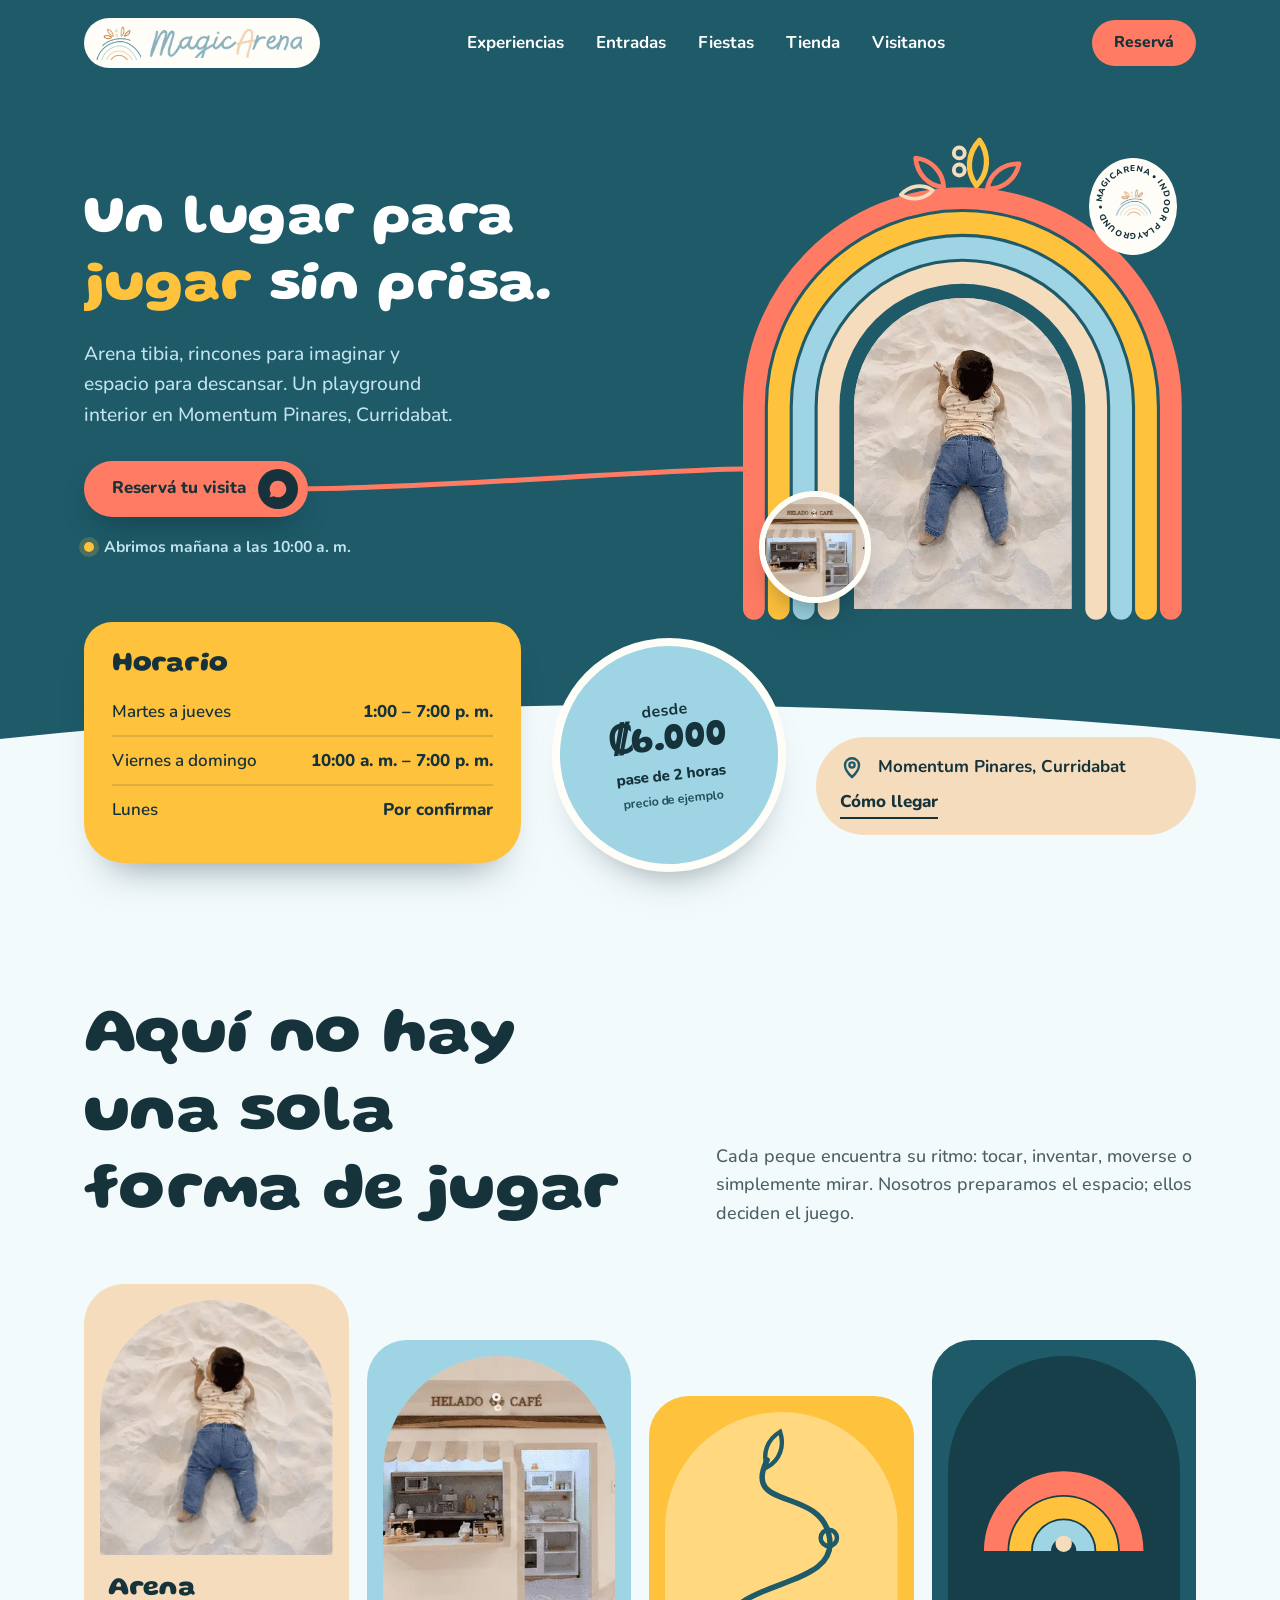
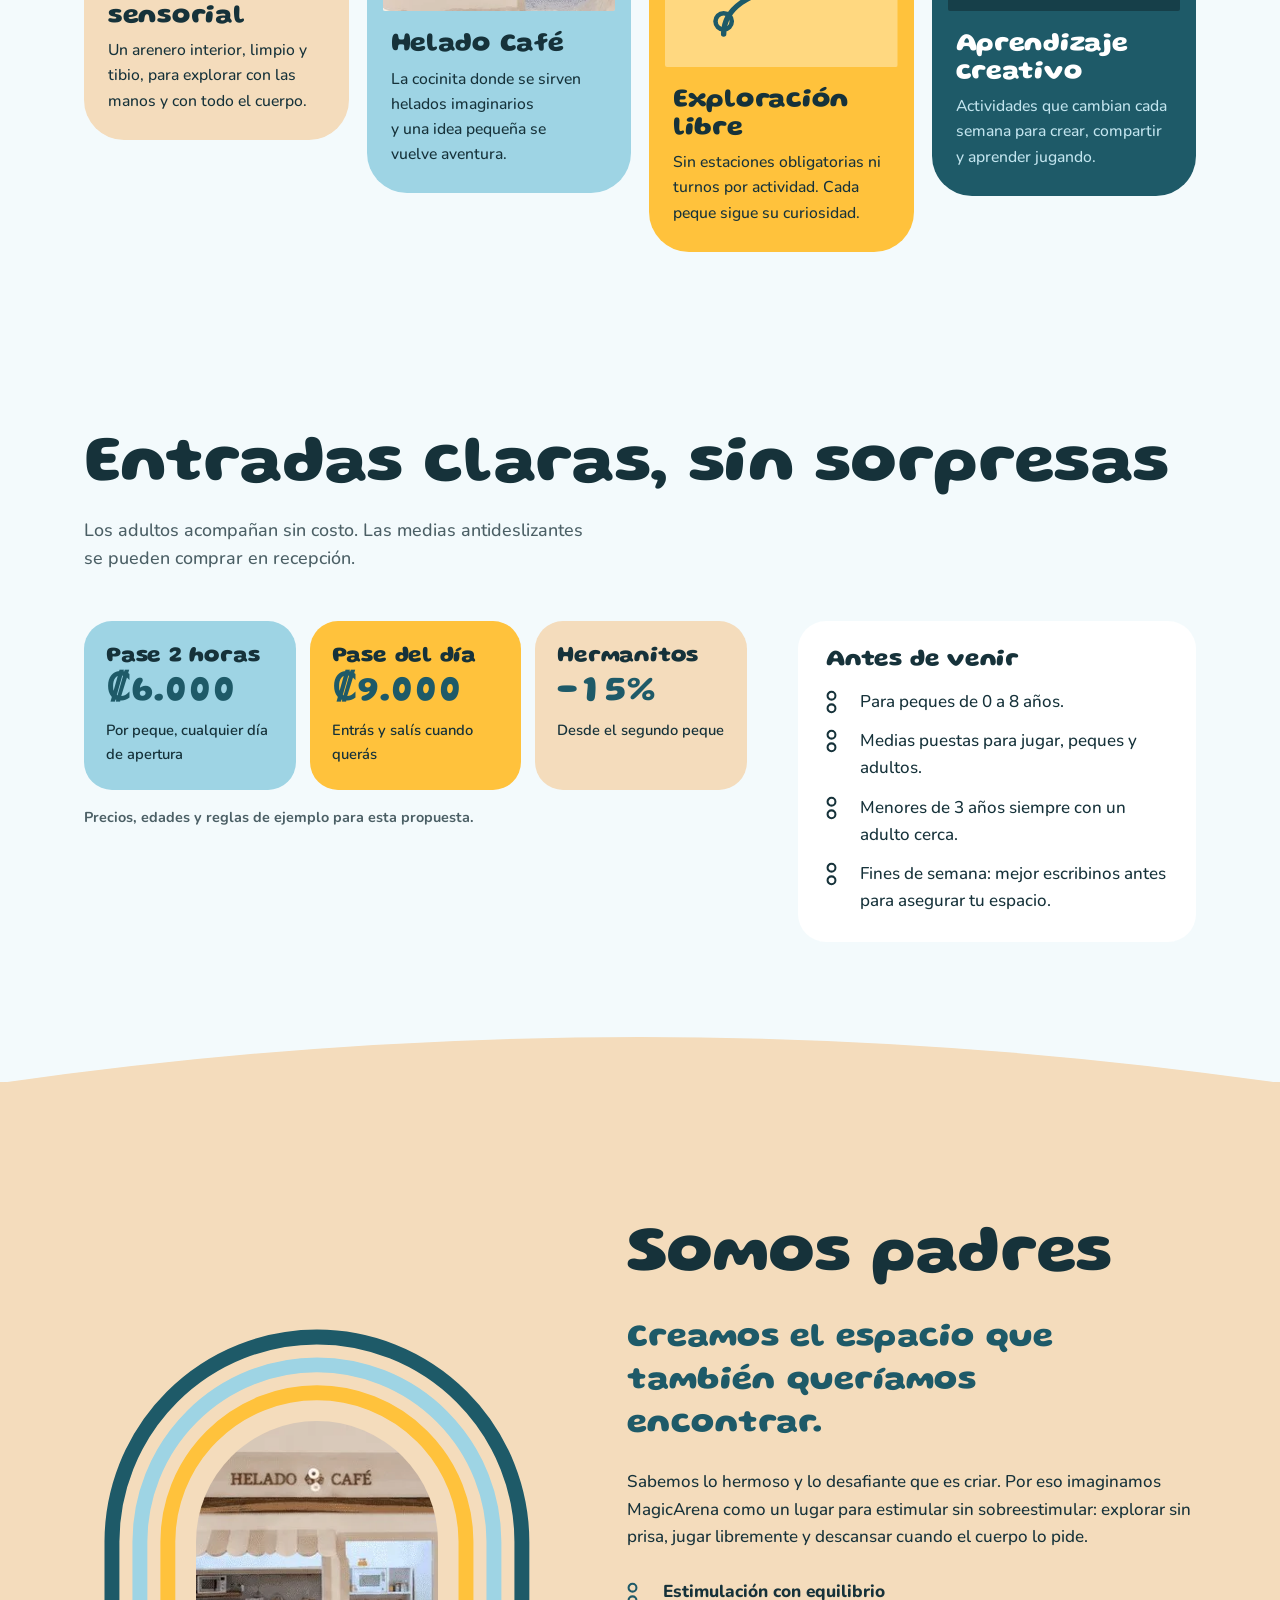
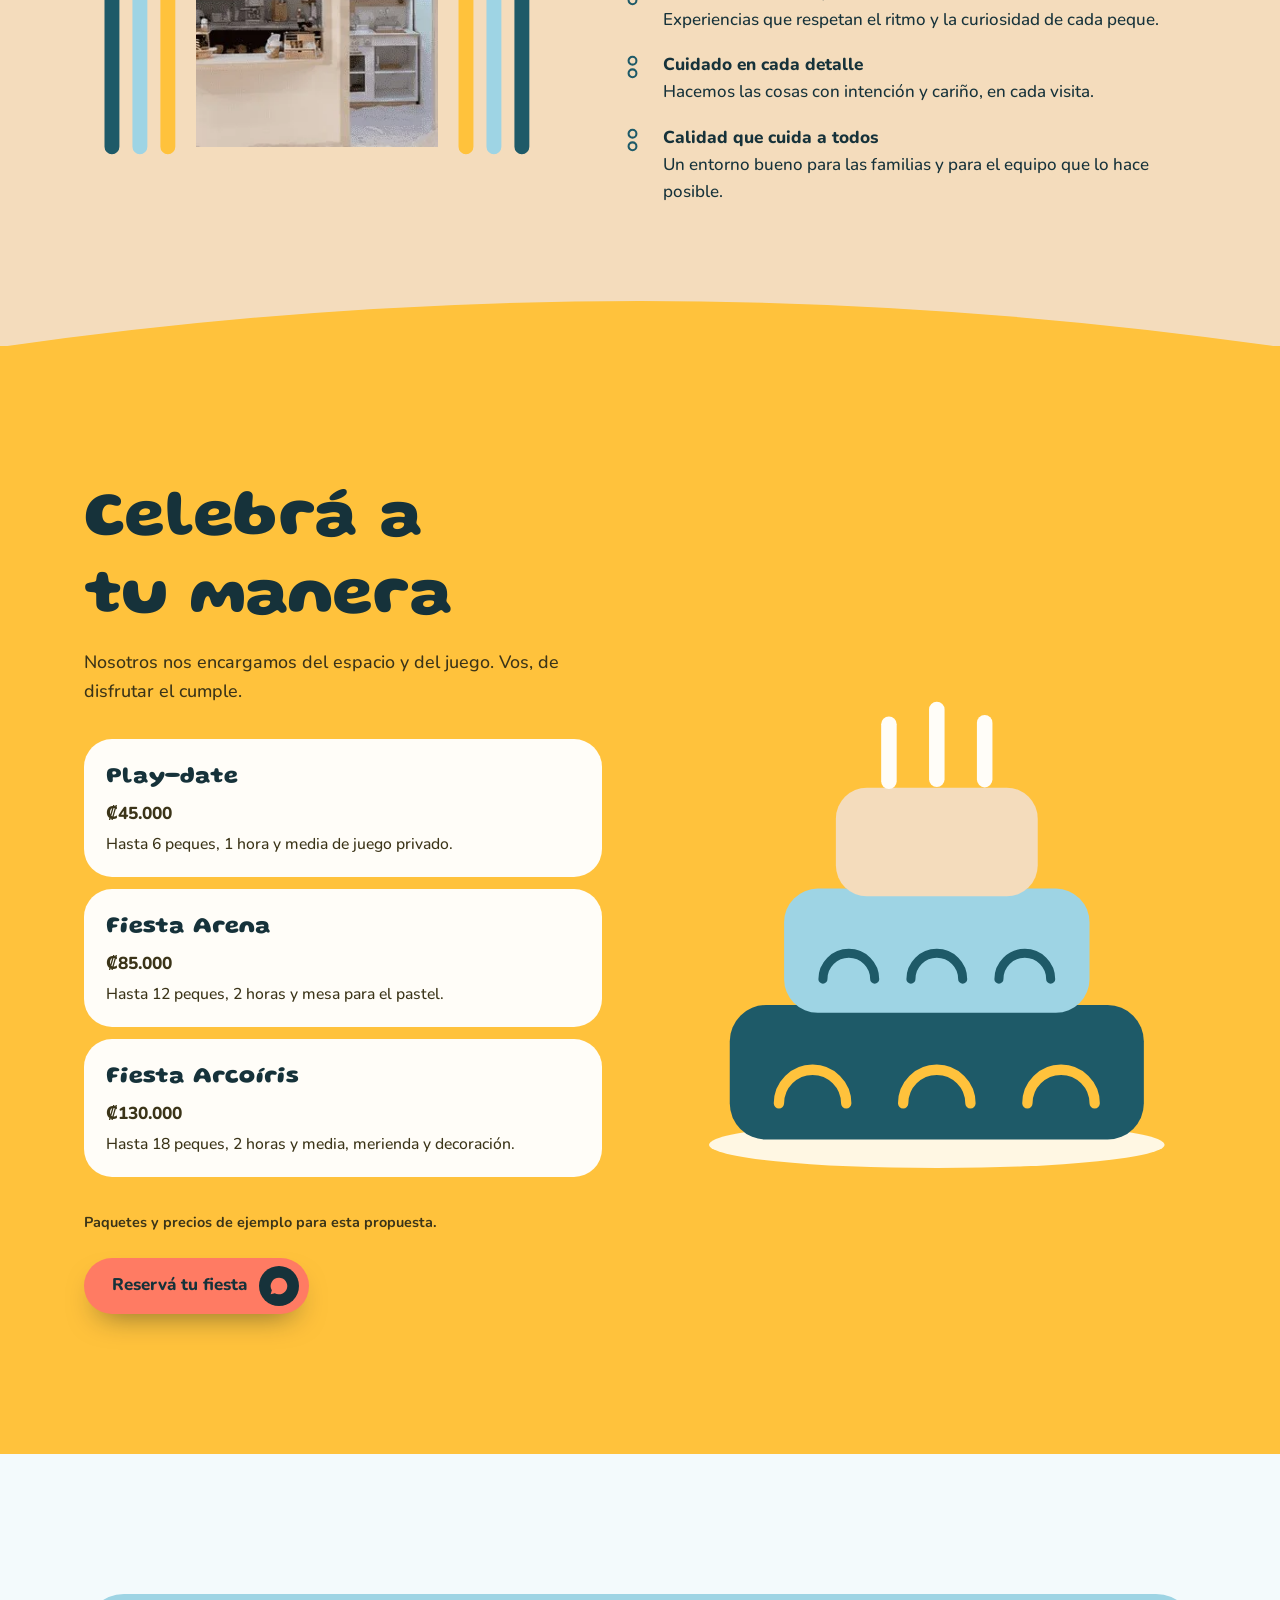
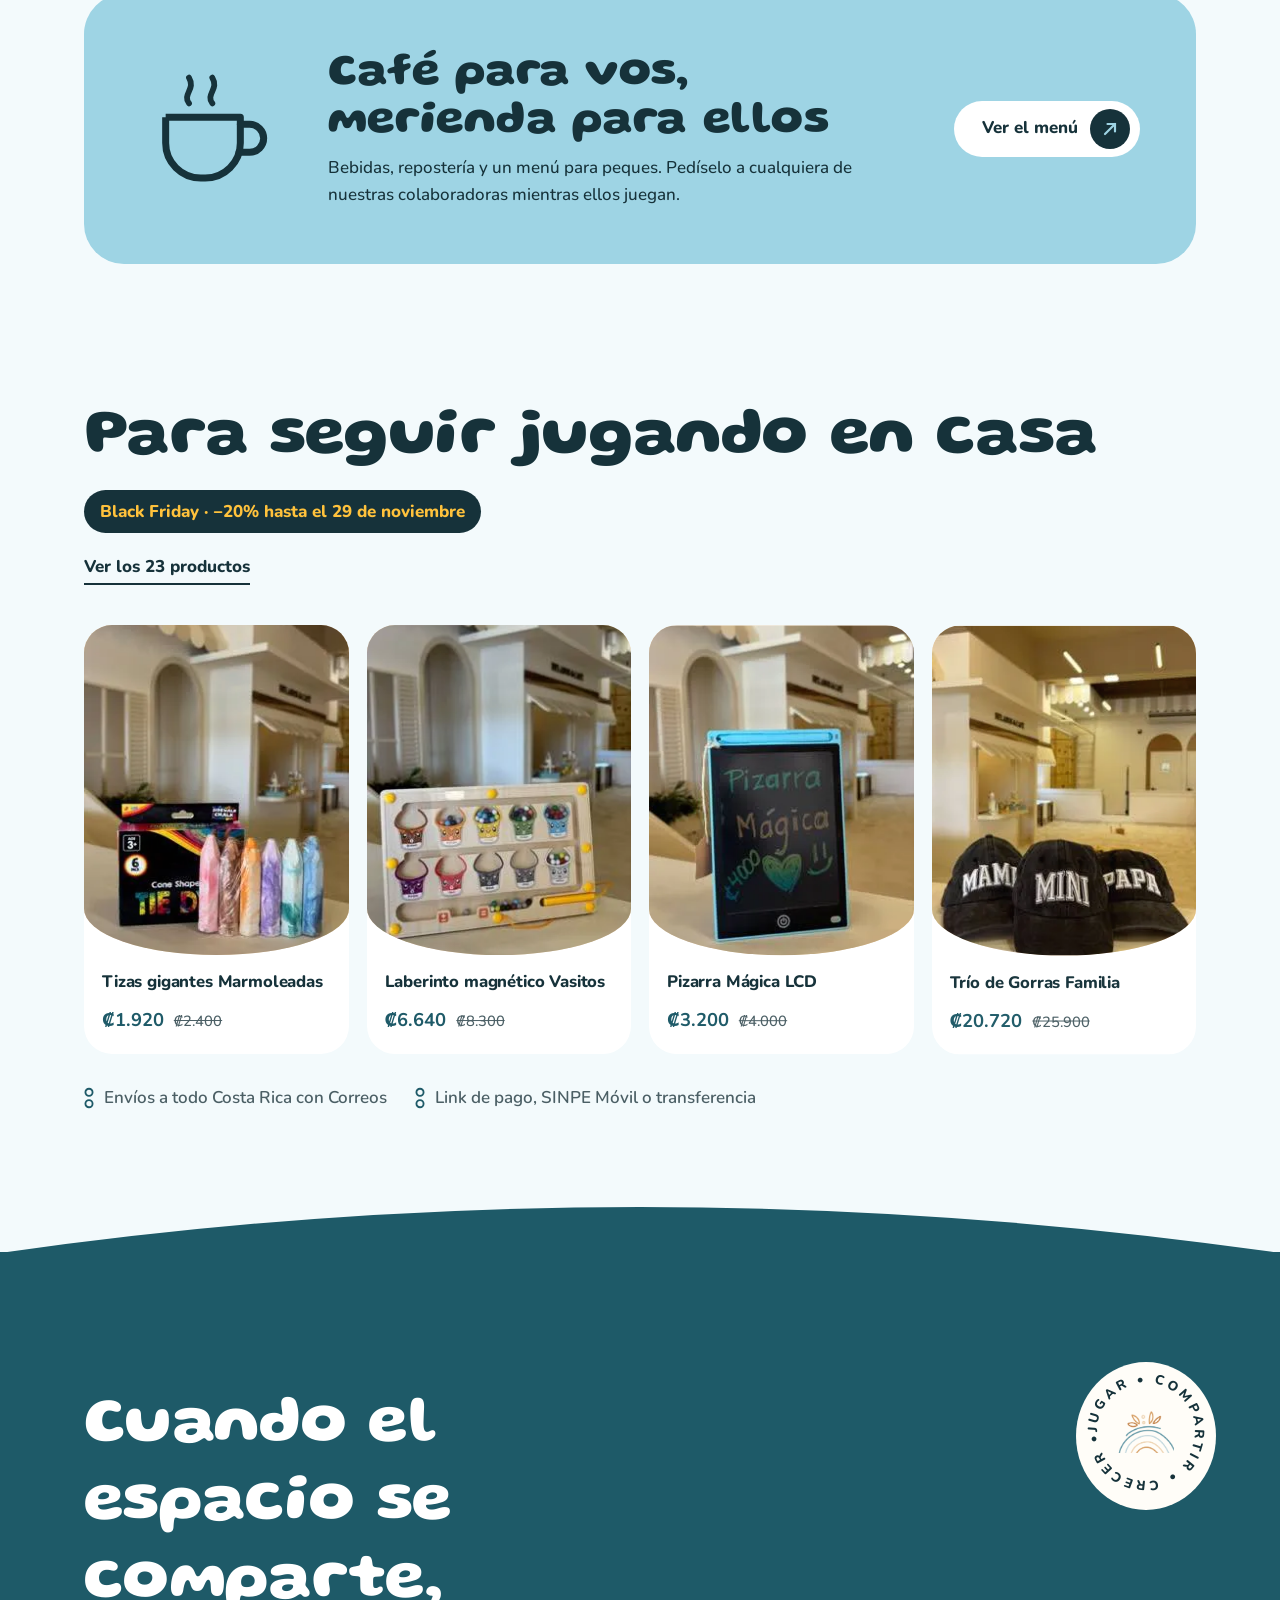
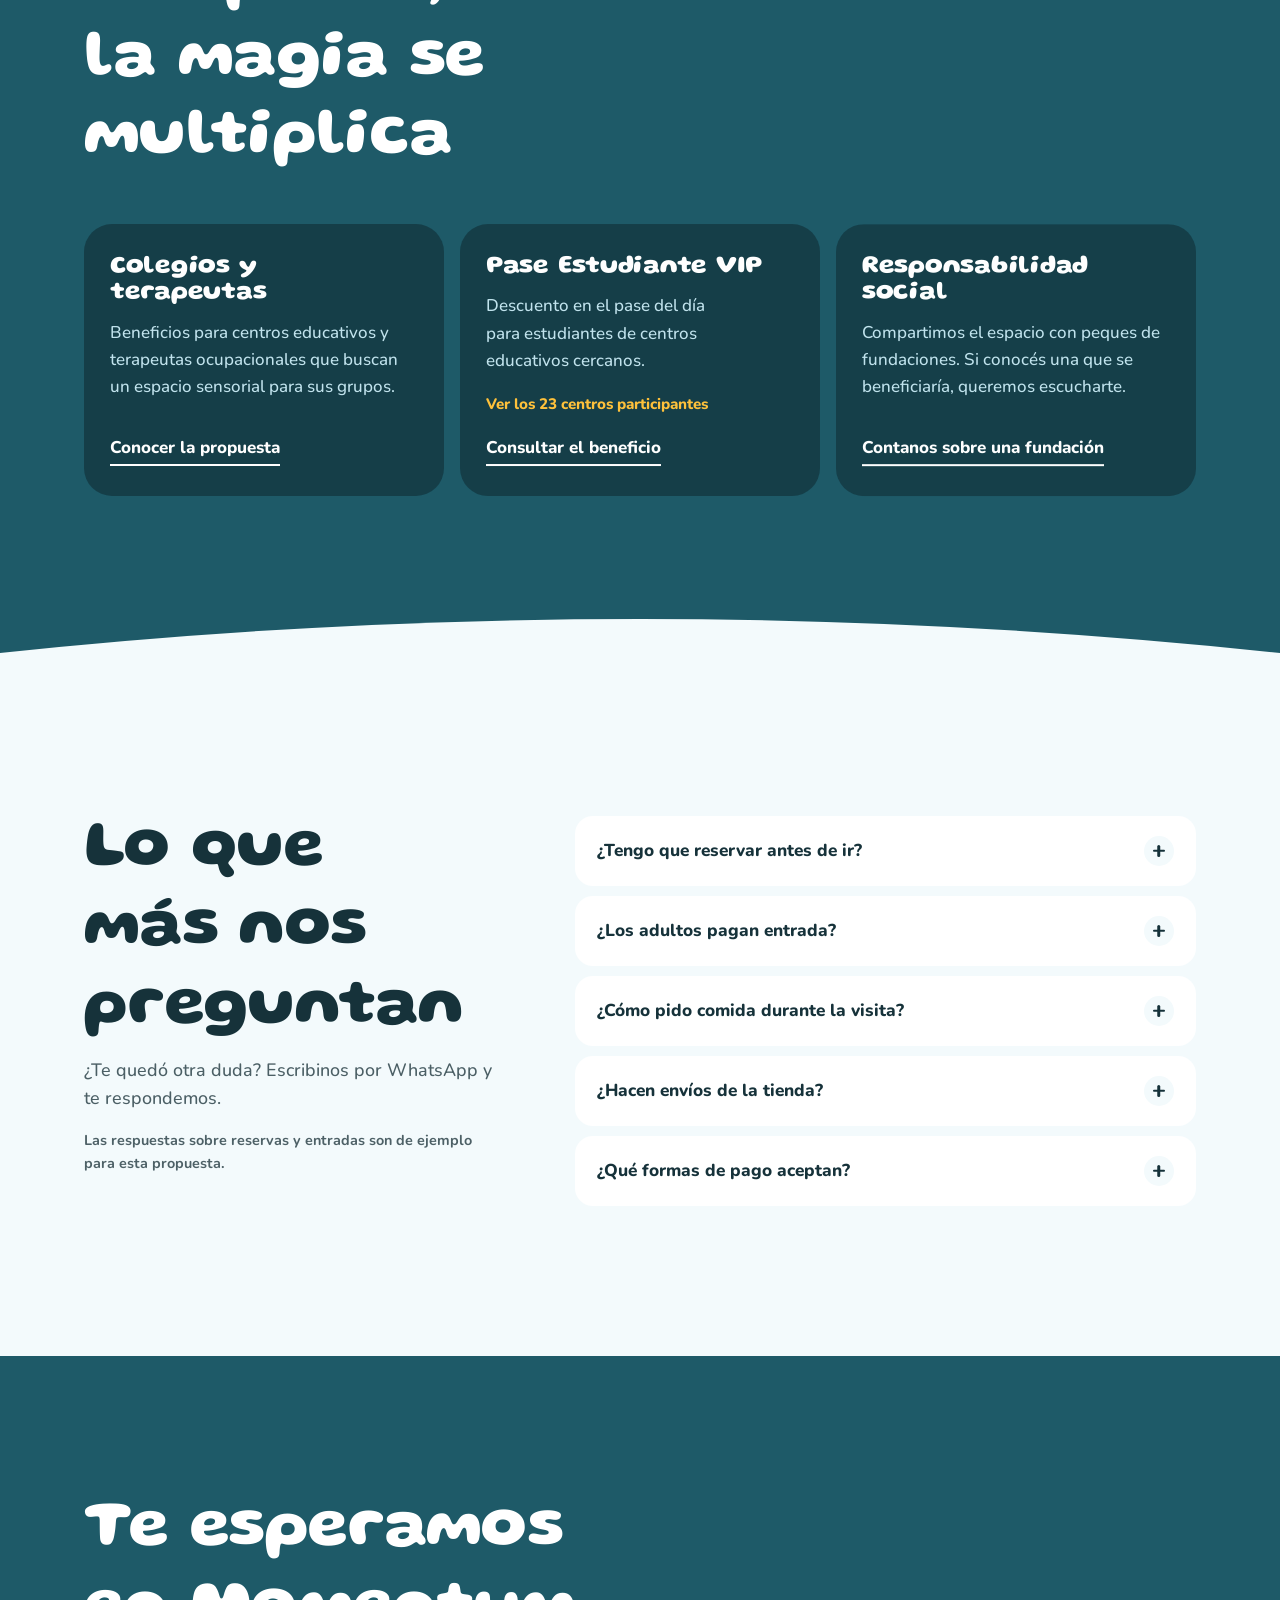
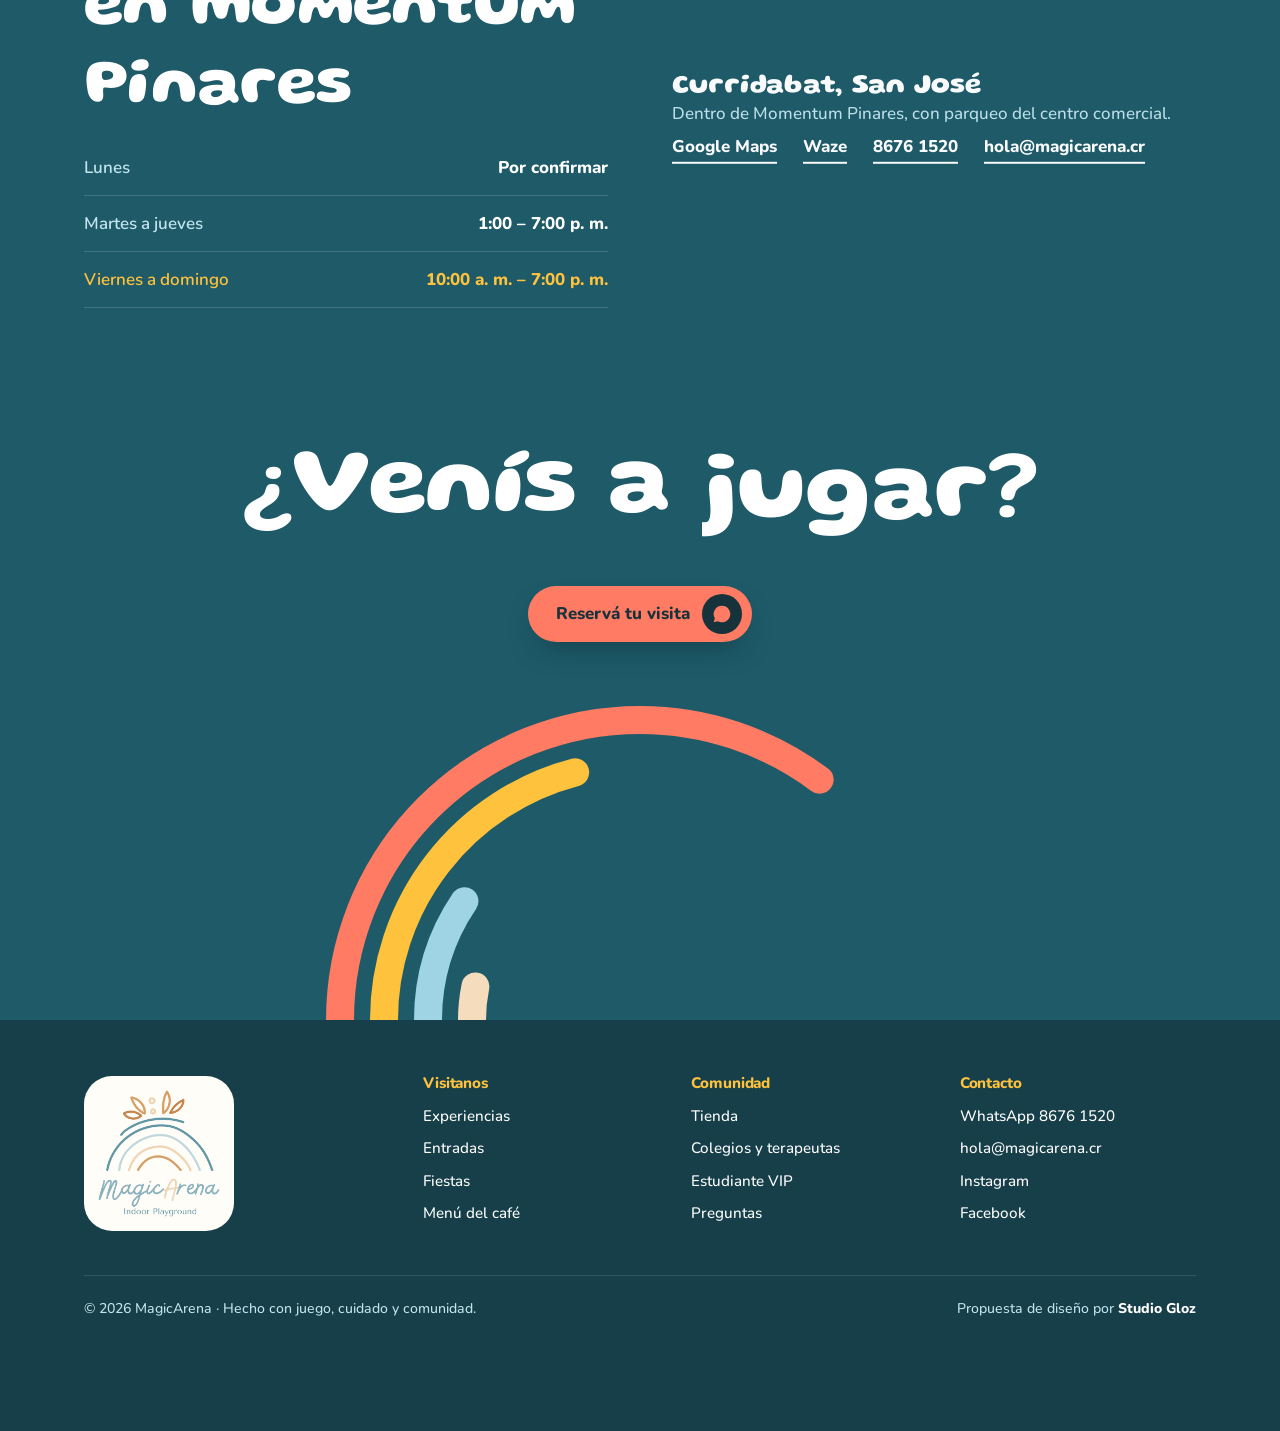
==== commit ca728bc8: "Publicar propuesta v2 en GitHub Pages - Raíz con redirección a la presentación de Studio Gloz - noin" ====
--- a/propuesta-v2/index.html
+++ b/propuesta-v2/index.html
@@ -6,6 +6,7 @@
 <title>MagicArena · Indoor playground en Momentum Pinares, Curridabat</title>
 <meta name="description" content="Playground interior con arena sensorial, juego libre, fiestas infantiles y café para la familia en Momentum Pinares, Curridabat. Reservá tu visita por WhatsApp.">
 <meta name="theme-color" content="#1E5A68">
+<meta name="robots" content="noindex, nofollow">
 <link rel="canonical" href="https://www.magicarena.cr/">
 <meta property="og:type" content="website">
 <meta property="og:title" content="MagicArena · Un lugar para jugar sin prisa">
@@ -16,7 +17,7 @@
 <link rel="apple-touch-icon" href="img/apple-touch-icon.png">
 <link rel="preload" href="fonts/gluten-latin.woff2" as="font" type="font/woff2" crossorigin>
 <link rel="preload" href="fonts/nunito-latin.woff2" as="font" type="font/woff2" crossorigin>
-<link rel="stylesheet" href="css/estilos.css?v=20261124f">
+<link rel="stylesheet" href="css/estilos.css?v=20261124h">
 <script>document.documentElement.className=document.documentElement.className.replace('no-js','js');</script>
 <script type="application/ld+json">
 {"@context":"https://schema.org","@type":"EntertainmentBusiness","name":"MagicArena Indoor Playground","url":"https://www.magicarena.cr/","telephone":"+506 8676 1520","email":"hola@magicarena.cr",
@@ -187,7 +188,7 @@
         <p>Sin estaciones obligatorias ni turnos por actividad. Cada peque sigue su curiosidad.</p>
       </article>
       <article class="exp exp--teal" data-rise>
-        <div class="exp__ventana" data-ventana style="background:#2B6C7B">
+        <div class="exp__ventana" data-ventana style="background:var(--teal-deep)">
           <svg viewBox="0 0 200 170" aria-hidden="true" focusable="false" data-pila>
             <path d="M12,160 A88,88 0 0 1 188,160 L162,160 A62,62 0 0 0 38,160 Z" fill="#FF7B63"/>
             <path d="M40,160 A60,60 0 0 1 160,160 L136,160 A36,36 0 0 0 64,160 Z" fill="#FFC23C"/>
--- a/propuesta-v2/css/estilos.css
+++ b/propuesta-v2/css/estilos.css
@@ -198,7 +198,7 @@
 .valores li{display:grid;grid-template-columns:22px 1fr;gap:14px}
 .valores li svg{width:11px;height:24px;margin-top:4px}
 .valores b{display:block;font-weight:800;font-size:1.08rem}
-.valores span{color:#4A4234}
+.valores span{color:var(--ink)}
 /* ===== FIN Nosotros ===== */
 
 /* ===== INICIO Fiestas ===== */
@@ -206,7 +206,7 @@
 .fiestas__grid{display:grid;grid-template-columns:1fr 1fr;gap:clamp(32px,6vw,88px);align-items:center}
 .fiestas .intro{color:var(--on-sun)}
 .paquetes{list-style:none;display:grid;gap:12px;margin:34px 0}
-.paquete{background:#FFF7E3;border-radius:var(--r-lg);padding:20px 22px;display:grid;grid-template-columns:1fr auto;gap:4px 18px;align-items:baseline}
+.paquete{background:#FFFDF8;border-radius:var(--r-lg);padding:20px 22px;display:grid;grid-template-columns:1fr auto;gap:4px 18px;align-items:baseline}
 .paquete b{font-family:var(--font-display);font-weight:700;font-size:1.45rem}
 .paquete .precio{font-weight:800;font-variant-numeric:tabular-nums;font-size:1.08rem;white-space:nowrap}
 .paquete span{grid-column:1/-1;color:var(--on-sun);font-size:.98rem}
